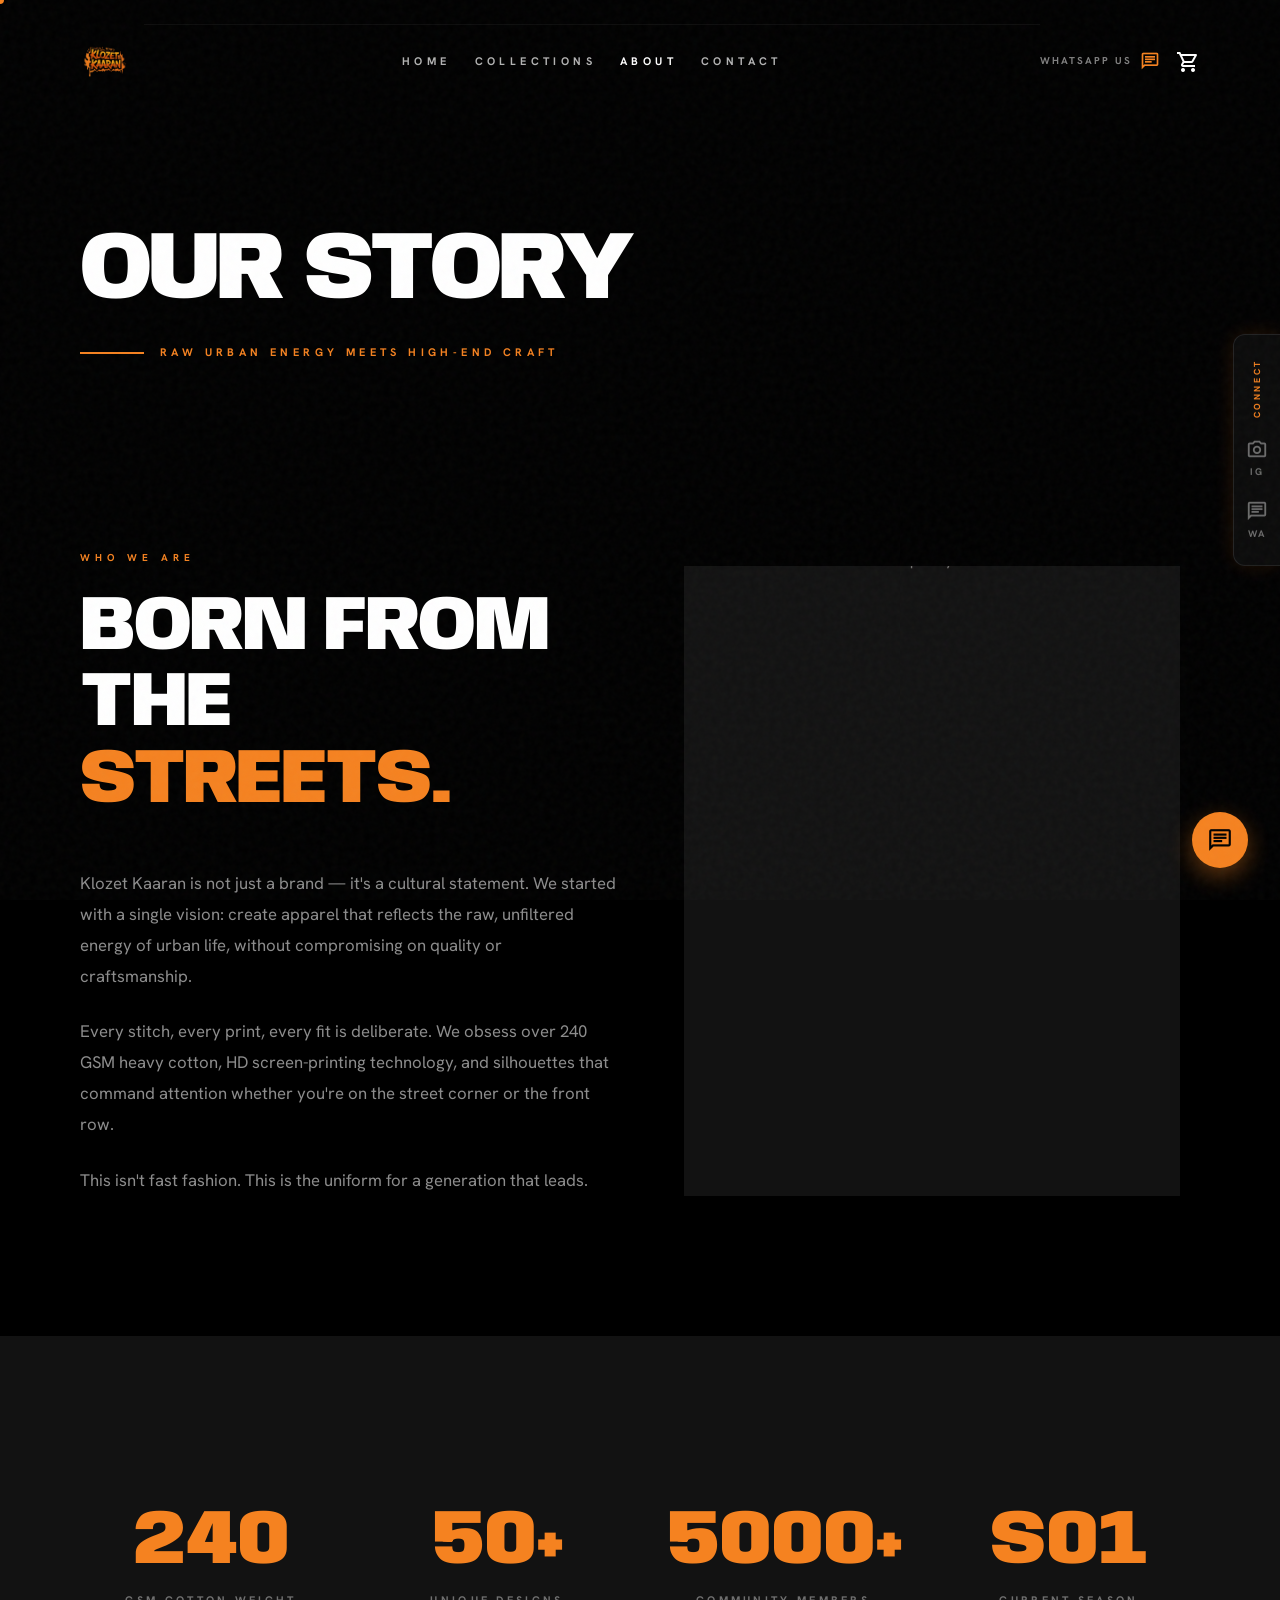
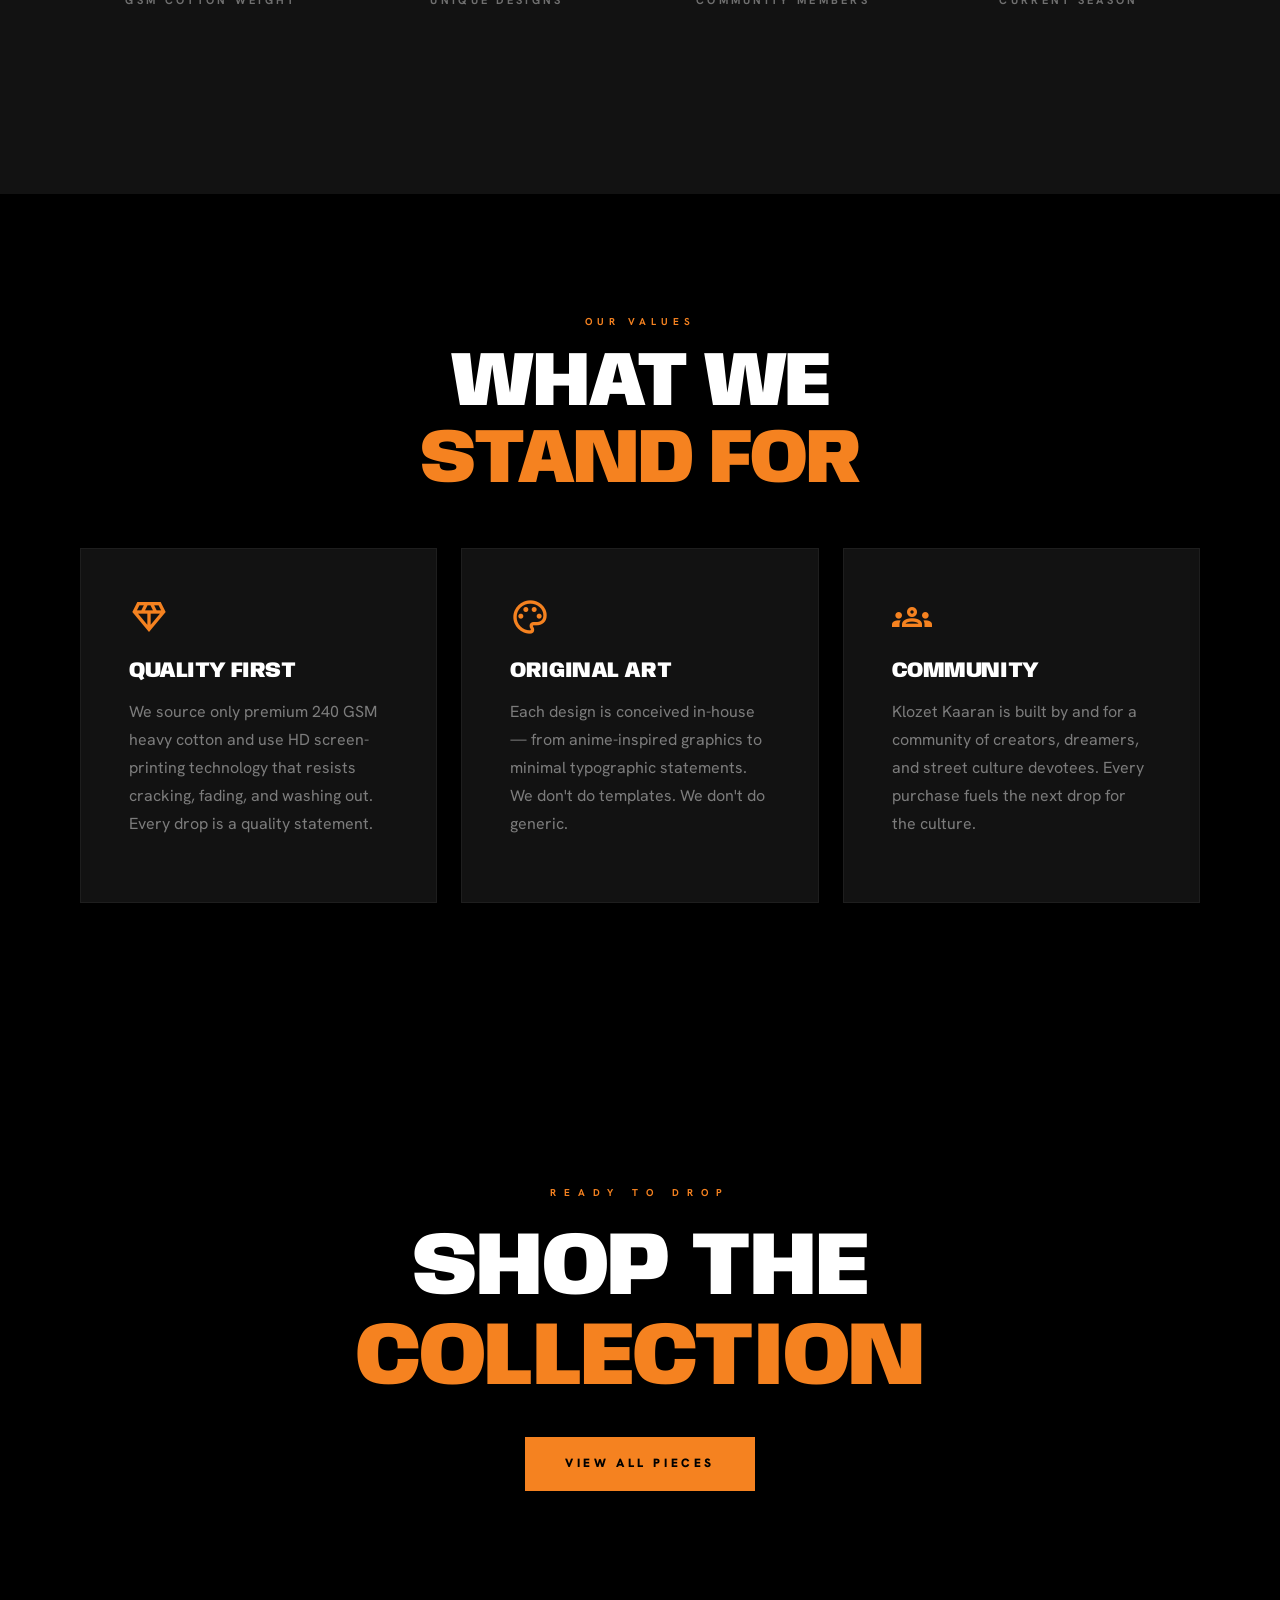
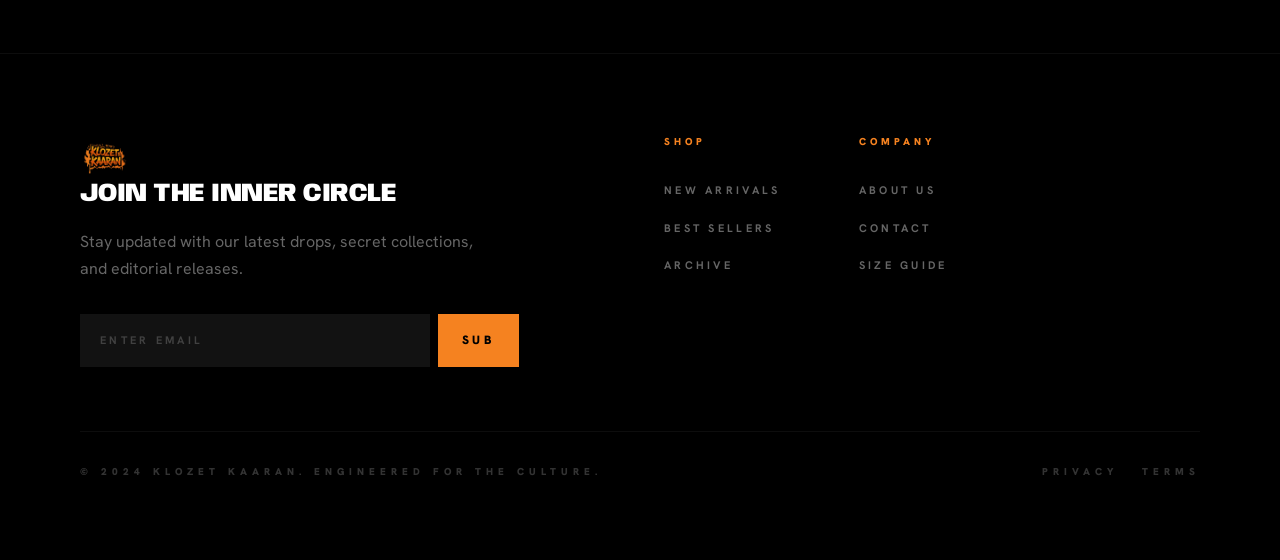
==== about.html @ efebdb92 "adding prod files" ====
<!DOCTYPE html>
<html lang="en" class="dark">
<head>
  <meta charset="UTF-8" />
  <meta name="viewport" content="width=device-width, initial-scale=1.0" />
  <meta name="description" content="About KLOZET KAARAN – our story, our craft, and our commitment to premium urban streetwear." />
  <title>About | KLOZET KAARAN</title>

  <link rel="stylesheet" href="https://cdn.jsdelivr.net/npm/bootstrap@5.3.3/dist/css/bootstrap.min.css" />
  <link rel="preconnect" href="https://fonts.googleapis.com" />
  <link rel="preconnect" href="https://fonts.gstatic.com" crossorigin />
  <link href="https://fonts.googleapis.com/css2?family=Anybody:wght@400;600;700;800;900&family=Hanken+Grotesk:wght@400;500;700&display=swap" rel="stylesheet" />
  <link href="https://fonts.googleapis.com/css2?family=Material+Symbols+Outlined:wght,FILL@100..700,0..1&display=swap" rel="stylesheet" />
  <link rel="stylesheet" href="assets/css/style.css" />
  <link rel="stylesheet" href="assets/css/responsive.css" />
</head>
<body>

  <div class="noise-overlay" aria-hidden="true"></div>  
  <div id="cursorDot" aria-hidden="true" style="position:fixed;width:8px;height:8px;background:#f58220;border-radius:50%;pointer-events:none;z-index:9998;transform:translate(-50%,-50%);transition:transform 0.15s ease,opacity 0.15s ease;"></div>
  <div id="scrollProgress" style="position:fixed;top:0;left:0;height:2px;background:#f58220;z-index:9999;width:0;transition:width 0.1s;"></div>

  <!-- ═══ NAVIGATION ═══ -->
  <nav id="main-nav" class="navbar navbar-expand-lg scrolled" aria-label="Main navigation">
    <div class="container-fluid d-flex align-items-center justify-content-between" style="padding:0;">
      <a class="navbar-brand" href="index.html">
        <img src="assets/images/KKlogo.png" alt="KLOZET KAARAN" style="height:48px; width:auto; filter:brand;">
      </a>
      <button class="navbar-toggler d-lg-none" type="button" data-bs-toggle="collapse" data-bs-target="#navbarCollapse" aria-controls="navbarCollapse" aria-expanded="false" aria-label="Toggle navigation">
        <span class="material-symbols-outlined" style="color:#fff;font-size:28px;">menu</span>
      </button>
      <div class="collapse navbar-collapse" id="navbarCollapse">
        <ul class="navbar-nav mx-auto gap-lg-4" id="navbarNav">
          <li class="nav-item"><a class="nav-link" href="index.html">Home</a></li>
          <li class="nav-item"><a class="nav-link" href="services.html">Collections</a></li>
          <li class="nav-item"><a class="nav-link active" href="about.html" style="color:#fff!important;">About</a></li>
          <li class="nav-item"><a class="nav-link" href="contact.html">Contact</a></li>
        </ul>
      </div>
      <div class="d-flex align-items-center gap-3">
        <a href="https://wa.me/yournumber" class="d-none d-md-flex align-items-center gap-2 text-decoration-none" style="font-size:10px;font-weight:700;letter-spacing:0.2em;text-transform:uppercase;color:rgba(255,255,255,0.5);">
          WhatsApp Us <span class="material-symbols-outlined" style="color:#f58220;font-size:20px;">chat</span>
        </a>
        <button style="background:none;border:none;color:#fff;cursor:pointer;" aria-label="Cart">
          <span class="material-symbols-outlined" style="font-size:24px;">shopping_cart</span>
        </button>
      </div>
    </div>
  </nav>

  <aside class="side-social d-none d-xl-flex" aria-label="Social links">
    <span class="vertical-text">Connect</span>
    <a href="https://instagram.com/klozetkaaran" target="_blank" rel="noopener" aria-label="Instagram">
      <span class="material-symbols-outlined" style="font-size:22px;">photo_camera</span><span>IG</span>
    </a>
    <a href="https://wa.me/yournumber" target="_blank" rel="noopener" aria-label="WhatsApp">
      <span class="material-symbols-outlined" style="font-size:22px;">chat</span><span>WA</span>
    </a>
  </aside>

  <main>

    <!-- PAGE HEADER -->
    <div class="page-header">
      <h1 class="page-header-title reveal">OUR STORY</h1>
      <div class="page-header-divider reveal" style="transition-delay:0.15s;">
        <div class="bar"></div>
        <p>RAW URBAN ENERGY MEETS HIGH-END CRAFT</p>
      </div>
    </div>

    <!-- ═══ BRAND MANIFESTO ═══ -->
    <section class="section-gap" style="background:var(--color-background);">
      <div class="container-fluid px-site">
        <div class="row g-5 align-items-center">
          <div class="col-lg-6 reveal">
            <span class="label-overline mb-4">WHO WE ARE</span>
            <h2 class="section-headline mb-5">
              BORN FROM THE<br /><span style="color:#f58220;">STREETS.</span>
            </h2>
            <p style="color:rgba(255,255,255,0.55);font-size:1.05rem;line-height:1.85;margin-bottom:1.5rem;">
              Klozet Kaaran is not just a brand — it's a cultural statement. We started with a single vision: create apparel that reflects the raw, unfiltered energy of urban life, without compromising on quality or craftsmanship.
            </p>
            <p style="color:rgba(255,255,255,0.55);font-size:1.05rem;line-height:1.85;margin-bottom:1.5rem;">
              Every stitch, every print, every fit is deliberate. We obsess over 240 GSM heavy cotton, HD screen-printing technology, and silhouettes that command attention whether you're on the street corner or the front row.
            </p>
            <p style="color:rgba(255,255,255,0.55);font-size:1.05rem;line-height:1.85;">
              This isn't fast fashion. This is the uniform for a generation that leads.
            </p>
          </div>
          <div class="col-lg-6 reveal" style="transition-delay:0.2s;">
            <div class="brand-image-frame">
              <img src="https://lh3.googleusercontent.com/aida-public/[base64]"
                   alt="Klozet Kaaran brand craft and quality" />
              <div class="brand-image-inner-border" aria-hidden="true"></div>
            </div>
          </div>
        </div>
      </div>
    </section>

    <!-- ═══ STATS ═══ -->
    <section class="section-gap" style="background:var(--color-surface);">
      <div class="container-fluid px-site">
        <div class="row g-4 text-center stagger-parent">
          <div class="col-6 col-md-3">
            <div style="padding:3rem 1rem;">
              <span class="count-up" data-target="240" style="font-family:var(--font-headline);font-size:clamp(3rem,6vw,5rem);font-weight:900;color:#f58220;line-height:1;">240</span>
              <p style="font-size:11px;font-weight:700;letter-spacing:0.3em;text-transform:uppercase;color:rgba(255,255,255,0.4);margin-top:0.75rem;">GSM Cotton Weight</p>
            </div>
          </div>
          <div class="col-6 col-md-3">
            <div style="padding:3rem 1rem;">
              <span class="count-up" data-target="50" data-suffix="+" style="font-family:var(--font-headline);font-size:clamp(3rem,6vw,5rem);font-weight:900;color:#f58220;line-height:1;">50</span>
              <p style="font-size:11px;font-weight:700;letter-spacing:0.3em;text-transform:uppercase;color:rgba(255,255,255,0.4);margin-top:0.75rem;">Unique Designs</p>
            </div>
          </div>
          <div class="col-6 col-md-3">
            <div style="padding:3rem 1rem;">
              <span class="count-up" data-target="5000" data-suffix="+" style="font-family:var(--font-headline);font-size:clamp(3rem,6vw,5rem);font-weight:900;color:#f58220;line-height:1;">5K</span>
              <p style="font-size:11px;font-weight:700;letter-spacing:0.3em;text-transform:uppercase;color:rgba(255,255,255,0.4);margin-top:0.75rem;">Community Members</p>
            </div>
          </div>
          <div class="col-6 col-md-3">
            <div style="padding:3rem 1rem;">
              <span style="font-family:var(--font-headline);font-size:clamp(3rem,6vw,5rem);font-weight:900;color:#f58220;line-height:1;">S01</span>
              <p style="font-size:11px;font-weight:700;letter-spacing:0.3em;text-transform:uppercase;color:rgba(255,255,255,0.4);margin-top:0.75rem;">Current Season</p>
            </div>
          </div>
        </div>
      </div>
    </section>

    <!-- ═══ VALUES ═══ -->
    <section class="section-gap" style="background:var(--color-background);">
      <div class="container-fluid px-site">
        <div class="text-center mb-5 reveal">
          <span class="label-overline mb-3">OUR VALUES</span>
          <h2 class="section-headline">WHAT WE<br /><span style="color:#f58220;">STAND FOR</span></h2>
        </div>
        <div class="row g-4 stagger-parent">
          <div class="col-md-4">
            <div class="service-card h-100">
              <span class="material-symbols-outlined service-icon">diamond</span>
              <h3 class="service-title">QUALITY FIRST</h3>
              <p class="service-desc">We source only premium 240 GSM heavy cotton and use HD screen-printing technology that resists cracking, fading, and washing out. Every drop is a quality statement.</p>
            </div>
          </div>
          <div class="col-md-4">
            <div class="service-card h-100">
              <span class="material-symbols-outlined service-icon">palette</span>
              <h3 class="service-title">ORIGINAL ART</h3>
              <p class="service-desc">Each design is conceived in-house — from anime-inspired graphics to minimal typographic statements. We don't do templates. We don't do generic.</p>
            </div>
          </div>
          <div class="col-md-4">
            <div class="service-card h-100">
              <span class="material-symbols-outlined service-icon">groups</span>
              <h3 class="service-title">COMMUNITY</h3>
              <p class="service-desc">Klozet Kaaran is built by and for a community of creators, dreamers, and street culture devotees. Every purchase fuels the next drop for the culture.</p>
            </div>
          </div>
        </div>
      </div>
    </section>

    <!-- ═══ CTA ═══ -->
    <section class="drop-banner" aria-label="Shop now call to action">
      <div class="drop-banner-bg" aria-hidden="true">
        <img src="https://lh3.googleusercontent.com/aida-public/[base64]"
             alt="" role="presentation" />
      </div>
      <div class="drop-banner-content reveal">
        <span class="label-overline mb-4" style="letter-spacing:0.8em;">READY TO DROP</span>
        <h2 style="font-family:var(--font-headline);font-size:clamp(2.5rem,7vw,6rem);font-weight:900;color:#fff;text-transform:uppercase;margin-bottom:2rem;">SHOP THE<br/><span style="color:#f58220;">COLLECTION</span></h2>
        <a href="services.html" class="btn-kk-primary">View All Pieces</a>
      </div>
    </section>

  </main>

  <!-- ═══ FOOTER ═══ -->
  <footer class="site-footer" aria-label="Site footer">
    <div class="row g-5">
      <div class="col-lg-5 footer-logo-col">
        <img src="assets/images/KKlogo.png" alt="KLOZET KAARAN" style="height:48px; width:auto; filter:brand;">
        <h3 style="font-family:var(--font-headline);font-size:1.6rem;font-weight:900;text-transform:uppercase;color:#fff;margin-bottom:1.25rem;">JOIN THE INNER CIRCLE</h3>
        <p style="color:rgba(255,255,255,0.4);max-width:400px;margin-bottom:2rem;line-height:1.7;">Stay updated with our latest drops, secret collections, and editorial releases.</p>
        <form class="d-flex gap-2 newsletter-form">
          <input type="email" class="footer-email-input" placeholder="ENTER EMAIL" required />
          <button type="submit" class="btn-kk-primary" style="padding:1rem 1.5rem;">SUB</button>
        </form>
      </div>
      <div class="col-6 col-lg-2 offset-lg-1">
        <p class="footer-nav-title">SHOP</p>
        <nav class="footer-nav">
          <a href="services.html">New Arrivals</a>
          <a href="services.html">Best Sellers</a>
          <a href="services.html">Archive</a>
        </nav>
      </div>
      <div class="col-6 col-lg-2">
        <p class="footer-nav-title">COMPANY</p>
        <nav class="footer-nav">
          <a href="about.html">About Us</a>
          <a href="contact.html">Contact</a>
          <a href="#">Size Guide</a>
        </nav>
      </div>
    </div>
    <div class="footer-bottom d-flex flex-md-row flex-column justify-content-between align-items-center gap-3">
      <p class="footer-copy mb-0">© 2024 KLOZET KAARAN. ENGINEERED FOR THE CULTURE.</p>
      <div class="d-flex gap-4">
        <a href="#" class="footer-copy" style="text-decoration:none;">Privacy</a>
        <a href="#" class="footer-copy" style="text-decoration:none;">Terms</a>
      </div>
    </div>
  </footer>

  <a href="https://wa.me/yournumber" class="wa-float" target="_blank" rel="noopener" aria-label="Chat on WhatsApp">
    <span class="material-symbols-outlined" style="font-size:26px;">chat</span>
  </a>

  <script src="https://cdn.jsdelivr.net/npm/bootstrap@5.3.3/dist/js/bootstrap.bundle.min.js"></script>
  <script src="assets/js/main.js"></script>
  <script src="assets/js/gsap.js"></script>

</body>
</html>
---- assets/css/style.css ----
/* =====================================================
   KLOZET KAARAN — Main Stylesheet
   Design: Kinetic Noir / Urban Editorial
   ===================================================== */

/* ─── Google Fonts ─── */
@import url('https://fonts.googleapis.com/css2?family=Anybody:wght@400;600;700;800;900&family=Hanken+Grotesk:wght@400;500;700&family=Inter:wght@300;400;600&display=swap');
@import url('https://fonts.googleapis.com/css2?family=Material+Symbols+Outlined:wght,FILL@100..700,0..1&display=swap');

/* ─── Design Tokens (CSS Variables) ─── */
:root {
  /* Colors */
  --color-primary:        #f58220;   /* Orange accent */
  --color-primary-light:  #ffb786;   /* Lighter orange */
  --color-background:     #000000;   /* Pure black */
  --color-surface:        #121212;   /* Elevated black */
  --color-surface-2:      #1f2020;   /* Higher surface */
  --color-surface-3:      #2a2a2a;   /* Card surface */
  --color-on-bg:          #ffffff;   /* Text on black */
  --color-on-surface:     #e4e2e1;   /* Body text */
  --color-muted:          rgba(255,255,255,0.4);  /* Muted text */
  --color-dimmer:         rgba(255,255,255,0.1);  /* Subtle borders */

  /* Typography */
  --font-headline: 'Anybody', sans-serif;
  --font-body:     'Hanken Grotesk', sans-serif;
  --font-accent:   'Inter', sans-serif;

  /* Spacing */
  --margin-desktop:  80px;
  --margin-mobile:   20px;
  --gutter:          24px;
  --section-gap:     120px;
}

/* ─── Reset & Base ─── */
*, *::before, *::after {
  box-sizing: border-box;
  margin: 0;
  padding: 0;
}

html {
  scroll-behavior: smooth;
}

body {
  background-color: var(--color-background);
  color: var(--color-on-surface);
  font-family: var(--font-body);
  font-size: 16px;
  line-height: 1.6;
  overflow-x: hidden;
}

::selection {
  background-color: var(--color-primary);
  color: #000;
}

/* ─── Custom Scrollbar ─── */
::-webkit-scrollbar { width: 5px; }
::-webkit-scrollbar-track { background: #000; }
::-webkit-scrollbar-thumb { background: var(--color-primary); }

/* ─── Typography ─── */
h1, h2, h3, h4, h5, h6 {
  font-family: var(--font-headline);
  font-weight: 900;
  text-transform: uppercase;
  line-height: 1;
  letter-spacing: -0.02em;
  color: var(--color-on-bg);
}

.text-primary   { color: var(--color-primary) !important; }
.text-muted-kk  { color: var(--color-muted); }

/* ─── Material Icons helper ─── */
.material-symbols-outlined {
  font-variation-settings: 'FILL' 0, 'wght' 400, 'GRAD' 0, 'opsz' 24;
  vertical-align: middle;
}

/* ─── Noise overlay (gritty texture) ─── */
.noise-overlay {
  position: fixed;
  inset: 0;
  z-index: 999;
  pointer-events: none;
  background-image: url("data:image/svg+xml,%3Csvg viewBox='0 0 200 200' xmlns='http://www.w3.org/2000/svg'%3E%3Cfilter id='n'%3E%3CfeTurbulence type='fractalNoise' baseFrequency='0.7' numOctaves='3' stitchTiles='stitch'/%3E%3C/filter%3E%3Crect width='100%25' height='100%25' filter='url(%23n)'/%3E%3C/svg%3E");
  opacity: 0.035;
}

/* ─── Glass Card ─── */
.glass-card {
  background: rgba(255, 255, 255, 0.04);
  backdrop-filter: blur(24px);
  -webkit-backdrop-filter: blur(24px);
  border: 1px solid rgba(255, 255, 255, 0.08);
}

/* ─── Orange glow border on hover ─── */
.orange-glow-hover {
  border: 1px solid rgba(255, 255, 255, 0.05);
  transition: border-color 0.4s ease, box-shadow 0.4s ease;
}
.orange-glow-hover:hover {
  border-color: var(--color-primary);
  box-shadow: 0 0 30px rgba(245, 130, 32, 0.2);
}

/* ─── Section spacing ─── */
.section-gap {
  padding-top: var(--section-gap);
  padding-bottom: var(--section-gap);
}

.px-site {
  padding-left: var(--margin-desktop);
  padding-right: var(--margin-desktop);
}

/* ─── Navigation ─── */
#main-nav {
  position: fixed;
  top: 0;
  width: 100%;
  z-index: 900;
  padding: 1.5rem var(--margin-desktop);
  transition: all 0.5s ease;
  border-bottom: 1px solid transparent;
}

#main-nav.scrolled {
  background: rgba(0, 0, 0, 0.85);
  backdrop-filter: blur(20px);
  -webkit-backdrop-filter: blur(20px);
  padding-top: 0.75rem;
  padding-bottom: 0.75rem;
  border-bottom-color: rgba(255,255,255,0.05);
}

/* Override Bootstrap nav-link colors */
#main-nav .nav-link {
  font-family: var(--font-body);
  font-weight: 700;
  font-size: 11px;
  letter-spacing: 0.4em;
  text-transform: uppercase;
  color: rgba(255,255,255,0.5);
  padding: 0 !important;
  transition: color 0.3s ease;
}
#main-nav .nav-link:hover,
#main-nav .nav-link.active {
  color: var(--color-primary) !important;
}
#main-nav .nav-link.active {
  color: #fff !important;
}

.navbar-toggler {
  border: none !important;
  color: #fff;
  padding: 0;
}
.navbar-toggler:focus { box-shadow: none !important; }
.navbar-toggler-icon {
  background-image: url("data:image/svg+xml,%3Csvg xmlns='http://www.w3.org/2000/svg' viewBox='0 0 30 30'%3E%3Cpath stroke='white' stroke-linecap='round' stroke-miterlimit='10' stroke-width='2' d='M4 7h22M4 15h22M4 23h22'/%3E%3C/svg%3E");
}

/* Mobile nav dropdown */
#navbarCollapse {
  background: rgba(0,0,0,0.95);
  backdrop-filter: blur(20px);
  -webkit-backdrop-filter: blur(20px);
  padding: 1rem 1.5rem;
  border-top: 1px solid rgba(255,255,255,0.05);
}
#navbarCollapse .nav-link {
  padding: 0.75rem 0 !important;
  border-bottom: 1px solid rgba(255,255,255,0.05);
  color: rgba(255,255,255,0.7) !important;
}
#navbarCollapse .nav-link:last-child { border-bottom: none; }

/* ─── Side Social Bar ─── */
.side-social {
  position: fixed;
  right: 0;
  top: 50%;
  transform: translateY(-50%);
  z-index: 800;
  background: rgba(14,14,14,0.85);
  backdrop-filter: blur(12px);
  -webkit-backdrop-filter: blur(12px);
  border-left: 1px solid rgba(255,255,255,0.1);
  border-top: 1px solid rgba(255,255,255,0.1);
  border-bottom: 1px solid rgba(255,255,255,0.1);
  border-radius: 12px 0 0 12px;
  padding: 1.5rem 0.75rem;
  display: flex;
  flex-direction: column;
  align-items: center;
  gap: 1.25rem;
  box-shadow: 0 0 20px rgba(245,130,32,0.15);
}
.side-social a {
  color: rgba(255,255,255,0.4);
  text-decoration: none;
  transition: color 0.3s ease, transform 0.3s ease;
  font-size: 0.6rem;
  font-weight: 700;
  letter-spacing: 0.2em;
  text-transform: uppercase;
  display: flex;
  flex-direction: column;
  align-items: center;
  gap: 0.25rem;
}
.side-social a:hover {
  color: var(--color-primary);
  transform: translateX(-2px);
}
.side-social .vertical-text {
  writing-mode: vertical-lr;
  transform: rotate(180deg);
  font-size: 0.55rem;
  letter-spacing: 0.3em;
  text-transform: uppercase;
  font-weight: 700;
  color: var(--color-primary);
}

/* ─── Buttons ─── */
.btn-kk-primary {
  background: var(--color-primary);
  color: #000;
  font-family: var(--font-body);
  font-weight: 900;
  font-size: 12px;
  letter-spacing: 0.3em;
  text-transform: uppercase;
  border: none;
  padding: 1.1rem 2.5rem;
  border-radius: 0;
  display: inline-block;
  text-decoration: none;
  transition: background 0.4s ease, transform 0.2s ease, box-shadow 0.3s ease;
  cursor: pointer;
}
.btn-kk-primary:hover {
  background: #fff;
  color: #000;
  box-shadow: 0 0 20px rgba(245,130,32,0.4);
}

.btn-kk-outline {
  background: transparent;
  color: #fff;
  font-family: var(--font-body);
  font-weight: 900;
  font-size: 12px;
  letter-spacing: 0.3em;
  text-transform: uppercase;
  border: 1px solid rgba(255,255,255,0.25);
  padding: 1.1rem 2.5rem;
  border-radius: 0;
  display: inline-block;
  text-decoration: none;
  transition: background 0.4s ease, color 0.4s ease, border-color 0.4s ease;
  cursor: pointer;
}
.btn-kk-outline:hover {
  background: #fff;
  color: #000;
  border-color: #fff;
}

/* ─── Label / overline text ─── */
.label-overline {
  font-family: var(--font-body);
  font-weight: 700;
  font-size: 10px;
  letter-spacing: 0.5em;
  text-transform: uppercase;
  color: var(--color-primary);
  display: block;
}

/* ─── Hero ─── */
.hero-section {
  height: 100vh;
  min-height: 600px;
  background-color: var(--color-background);
  position: relative;
  overflow: hidden;
  display: flex;
  align-items: center;
}

.hero-headline {
  font-family: var(--font-headline);
  font-size: clamp(60px, 10vw, 100px);
  font-weight: 900;
  text-transform: uppercase;
  line-height: 0.9;
  letter-spacing: -0.04em;
  color: #fff;
}

.hero-image-wrap {
  position: absolute;
  top: 0;
  right: 0;
  width: 55%;
  height: 100%;
  overflow: hidden;
}
.hero-image-wrap img {
  width: 100%;
  height: 100%;
  object-fit: cover;
  object-position: right center;
  filter: grayscale(1) brightness(0.6) contrast(1.2);
}
.hero-image-fade {
  position: absolute;
  inset: 0;
  background: linear-gradient(to right, var(--color-background) 0%, rgba(0,0,0,0.3) 50%, transparent 100%);
}
.hero-image-bottom-fade {
  position: absolute;
  bottom: 0;
  left: 0;
  width: 100%;
  height: 40%;
  background: linear-gradient(to top, var(--color-background), transparent);
}

.hero-ambient-glow {
  position: absolute;
  top: 50%;
  left: 60%;
  transform: translate(-50%, -50%);
  width: 400px;
  height: 400px;
  background: rgba(245, 130, 32, 0.18);
  border-radius: 50%;
  filter: blur(120px);
  pointer-events: none;
}

/* Floating hero glass cards */
.hero-float-card {
  position: absolute;
  z-index: 30;
  padding: 1.5rem;
}
.hero-float-card h4 {
  font-size: 1.2rem;
  font-weight: 900;
  text-transform: uppercase;
}

/* Scroll indicator */
.scroll-indicator {
  position: absolute;
  bottom: 2.5rem;
  left: var(--margin-desktop);
  z-index: 30;
  display: flex;
  align-items: center;
  gap: 1rem;
}
.scroll-label {
  font-family: var(--font-body);
  font-size: 10px;
  letter-spacing: 0.4em;
  text-transform: uppercase;
  color: rgba(255,255,255,0.3);
  writing-mode: vertical-lr;
}
.scroll-line {
  width: 1px;
  height: 48px;
  background: linear-gradient(to bottom, var(--color-primary), transparent);
  animation: bounce-line 1.5s ease-in-out infinite;
}
@keyframes bounce-line {
  0%, 100% { transform: scaleY(1); }
  50% { transform: scaleY(1.2); }
}

/* ─── Floating animation ─── */
@keyframes float {
  0%, 100% { transform: translateY(0) translateX(0); }
  50% { transform: translateY(-15px) translateX(5px); }
}
.animate-float         { animation: float 8s ease-in-out infinite; }
.animate-float-delayed { animation: float 10s ease-in-out infinite 1s; }
.animate-float-slow    { animation: float 12s ease-in-out infinite 2s; }

/* ─── Brand Story Section ─── */
.section-headline {
  font-family: var(--font-headline);
  font-size: clamp(40px, 6vw, 80px);
  font-weight: 900;
  text-transform: uppercase;
  line-height: 1;
  letter-spacing: -0.03em;
}

.text-outline {
  -webkit-text-stroke: 1px rgba(255,255,255,0.25);
  color: transparent;
}

.orange-accent-bar {
  width: 96px;
  height: 8px;
  background: var(--color-primary);
}

.brand-image-frame {
  position: relative;
  overflow: hidden;
  aspect-ratio: 4/5;
  background: var(--color-surface);
}
.brand-image-frame img {
  width: 100%;
  height: 100%;
  object-fit: cover;
  filter: brightness(0.5);
}
.brand-image-inner-border {
  position: absolute;
  inset: 0;
  border: 20px solid var(--color-background);
}
.brand-gsm-card {
  position: absolute;
  bottom: -2.5rem;
  left: -2.5rem;
}

/* ─── Collections Grid ─── */
.collection-card {
  position: relative;
  overflow: hidden;
  background: var(--color-surface);
  aspect-ratio: 16/9;
  cursor: pointer;
}
.collection-card img {
  width: 100%;
  height: 100%;
  object-fit: cover;
  filter: grayscale(1);
  transition: transform 0.7s ease, filter 0.7s ease;
}
.collection-card:hover img {
  transform: scale(1.1);
  filter: grayscale(0);
}
.collection-card-overlay {
  position: absolute;
  inset: 0;
  background: linear-gradient(to top, rgba(0,0,0,0.85) 30%, rgba(0,0,0,0.15) 70%, transparent);
}
.collection-card-content {
  position: absolute;
  bottom: 2.5rem;
  left: 2.5rem;
  right: 2.5rem;
}
.collection-card-content h3 {
  font-size: clamp(1.8rem, 4vw, 3rem);
  margin-bottom: 1rem;
  line-height: 1;
}
.collection-card-link {
  font-family: var(--font-body);
  font-weight: 700;
  font-size: 11px;
  letter-spacing: 0.3em;
  text-transform: uppercase;
  color: var(--color-primary);
  text-decoration: none;
  display: inline-flex;
  align-items: center;
  gap: 0.5rem;
  transition: gap 0.3s ease;
}
.collection-card-link:hover { gap: 1rem; }

/* ─── Drop Banner ─── */
.drop-banner {
  height: 70vh;
  min-height: 400px;
  position: relative;
  overflow: hidden;
  background: var(--color-background);
}
.drop-banner-bg {
  position: absolute;
  inset: 0;
}
.drop-banner-bg img {
  width: 100%;
  height: 100%;
  object-fit: cover;
  filter: brightness(0.2);
  transform: scale(1.1);
}
.drop-banner-content {
  position: absolute;
  inset: 0;
  display: flex;
  flex-direction: column;
  align-items: center;
  justify-content: center;
  text-align: center;
  padding: 1.5rem;
}
.drop-title {
  font-family: var(--font-headline);
  font-size: clamp(80px, 15vw, 160px);
  font-weight: 900;
  text-transform: uppercase;
  -webkit-text-stroke: 1px rgba(255,255,255,0.2);
  color: transparent;
  line-height: 1;
  letter-spacing: 0.1em;
  margin-bottom: 2rem;
}

/* ─── Product Cards (Best Sellers Slider) ─── */
.product-slider {
  overflow-x: auto;
  scroll-snap-type: x mandatory;
  -webkit-overflow-scrolling: touch;
  padding-bottom: 2rem;
  padding-left: var(--margin-desktop);
  padding-right: var(--margin-desktop);
  display: flex;
  gap: 2.5rem;
  /* Hide scrollbar */
  scrollbar-width: none;
  -ms-overflow-style: none;
}
.product-slider::-webkit-scrollbar { display: none; }

.product-card {
  min-width: 340px;
  flex-shrink: 0;
  scroll-snap-align: start;
}
@media (min-width: 768px) {
  .product-card { min-width: 420px; }
}

.product-card-image {
  position: relative;
  aspect-ratio: 4/5;
  background: var(--color-background);
  overflow: hidden;
  margin-bottom: 1.5rem;
}
.product-card-image img {
  width: 100%;
  height: 100%;
  object-fit: cover;
  transition: transform 0.7s ease;
}
.product-card:hover .product-card-image img {
  transform: scale(1.05);
}
.product-card-hover-btn {
  position: absolute;
  bottom: 0;
  left: 0;
  right: 0;
  padding: 2rem;
  background: rgba(0,0,0,0.7);
  opacity: 0;
  transition: opacity 0.3s ease;
}
.product-card:hover .product-card-hover-btn { opacity: 1; }

.product-badge {
  position: absolute;
  top: 1.5rem;
  left: 1.5rem;
  font-family: var(--font-body);
  font-size: 10px;
  font-weight: 900;
  letter-spacing: 0.3em;
  text-transform: uppercase;
  color: var(--color-primary);
  padding: 0.4rem 0.8rem;
}

.product-card-name {
  font-family: var(--font-headline);
  font-size: 1.2rem;
  font-weight: 900;
  text-transform: uppercase;
  letter-spacing: -0.01em;
  color: #fff;
  margin: 0;
}
.product-card-sub {
  font-size: 10px;
  font-weight: 700;
  letter-spacing: 0.3em;
  text-transform: uppercase;
  color: rgba(255,255,255,0.35);
  margin-top: 0.25rem;
}
.product-card-price {
  font-family: var(--font-headline);
  font-size: 1.5rem;
  font-weight: 900;
  color: var(--color-primary);
}

/* Slider arrows */
.slider-arrow {
  width: 48px;
  height: 48px;
  border: 1px solid rgba(255,255,255,0.1);
  background: transparent;
  color: #fff;
  display: flex;
  align-items: center;
  justify-content: center;
  cursor: pointer;
  transition: background 0.3s ease, color 0.3s ease;
}
.slider-arrow:hover {
  background: var(--color-primary);
  color: #000;
  border-color: var(--color-primary);
}

/* ─── Features Grid ─── */
.features-grid {
  display: grid;
  grid-template-columns: repeat(3, 1fr);
  gap: 1px;
  background: rgba(255,255,255,0.08);
  border: 1px solid rgba(255,255,255,0.08);
}
.feature-item {
  background: var(--color-background);
  padding: 4rem;
  text-align: center;
  transition: background 0.5s ease;
  cursor: default;
}
.feature-item:hover { background: var(--color-surface); }
.feature-icon {
  font-size: 3.5rem;
  color: var(--color-primary);
  margin-bottom: 2rem;
  display: block;
  transition: transform 0.4s ease;
}
.feature-item:hover .feature-icon { transform: scale(1.1); }
.feature-title {
  font-size: 1.25rem;
  margin-bottom: 1rem;
}
.feature-desc {
  color: rgba(255,255,255,0.4);
  font-size: 0.95rem;
  line-height: 1.7;
}

/* ─── Instagram Grid ─── */
.insta-grid {
  display: grid;
  grid-template-columns: repeat(6, 1fr);
  gap: 8px;
  padding: 0 8px;
}
.insta-cell {
  aspect-ratio: 1;
  overflow: hidden;
  background: var(--color-surface);
}
.insta-cell img {
  width: 100%;
  height: 100%;
  object-fit: cover;
  filter: grayscale(1);
  transition: filter 0.5s ease, transform 0.5s ease;
}
.insta-cell:hover img {
  filter: grayscale(0);
  transform: scale(1.1);
}

/* ─── Footer ─── */
.site-footer {
  background: var(--color-background);
  border-top: 1px solid rgba(255,255,255,0.05);
  padding: 5rem var(--margin-desktop);
}
.footer-email-input {
  flex: 1;
  background: var(--color-surface);
  border: none;
  color: #fff;
  padding: 1.1rem 1.25rem;
  font-family: var(--font-body);
  font-weight: 700;
  font-size: 11px;
  letter-spacing: 0.3em;
  text-transform: uppercase;
  outline: none;
  transition: box-shadow 0.3s ease;
}
.footer-email-input::placeholder { color: rgba(255,255,255,0.2); }
.footer-email-input:focus { box-shadow: inset 0 -2px 0 var(--color-primary); }

.footer-nav-title {
  font-family: var(--font-body);
  font-size: 10px;
  font-weight: 900;
  letter-spacing: 0.4em;
  text-transform: uppercase;
  color: var(--color-primary);
  margin-bottom: 2rem;
}
.footer-nav a {
  display: block;
  font-family: var(--font-body);
  font-size: 11px;
  font-weight: 700;
  letter-spacing: 0.3em;
  text-transform: uppercase;
  color: rgba(255,255,255,0.4);
  text-decoration: none;
  margin-bottom: 1.25rem;
  transition: color 0.3s ease;
}
.footer-nav a:hover { color: #fff; }

.footer-bottom {
  border-top: 1px solid rgba(255,255,255,0.05);
  margin-top: 4rem;
  padding-top: 2rem;
}
.footer-copy {
  font-size: 10px;
  font-weight: 900;
  letter-spacing: 0.5em;
  text-transform: uppercase;
  color: rgba(255,255,255,0.2);
}

/* ─── Page Header (inner pages) ─── */
.page-header {
  padding-top: calc(var(--margin-desktop) * 2 + 64px);
  padding-bottom: 4rem;
  padding-left: var(--margin-desktop);
  padding-right: var(--margin-desktop);
}
.page-header-title {
  font-family: var(--font-headline);
  font-size: clamp(48px, 8vw, 96px);
  font-weight: 900;
  text-transform: uppercase;
  letter-spacing: -0.04em;
  line-height: 1;
  color: #fff;
}
.page-header-divider {
  display: flex;
  align-items: center;
  gap: 1rem;
  margin-top: 1.5rem;
}
.page-header-divider .bar {
  width: 64px;
  height: 2px;
  background: var(--color-primary);
}
.page-header-divider p {
  font-family: var(--font-body);
  font-size: 11px;
  font-weight: 700;
  letter-spacing: 0.4em;
  text-transform: uppercase;
  color: var(--color-primary);
  margin: 0;
}

/* ─── Collections Page filter + grid ─── */
.filter-sidebar {
  position: sticky;
  top: 100px;
}
.filter-section-title {
  font-family: var(--font-body);
  font-size: 11px;
  font-weight: 900;
  letter-spacing: 0.3em;
  text-transform: uppercase;
  color: var(--color-primary);
  margin-bottom: 1.25rem;
}
.filter-label {
  display: flex;
  align-items: center;
  gap: 0.75rem;
  cursor: pointer;
  font-size: 0.95rem;
  color: rgba(255,255,255,0.6);
  margin-bottom: 0.75rem;
  transition: color 0.2s ease;
}
.filter-label:hover { color: #fff; }
.filter-label input[type="checkbox"] {
  width: 16px;
  height: 16px;
  accent-color: var(--color-primary);
  background: transparent;
  border-radius: 0;
  cursor: pointer;
}

.filter-chip-btn {
  padding: 0.4rem 0.85rem;
  border: 1px solid rgba(255,255,255,0.1);
  background: transparent;
  color: rgba(255,255,255,0.6);
  font-family: var(--font-body);
  font-size: 11px;
  font-weight: 700;
  letter-spacing: 0.1em;
  text-transform: uppercase;
  cursor: pointer;
  transition: background 0.2s ease, color 0.2s ease;
}
.filter-chip-btn:hover,
.filter-chip-btn.active {
  background: rgba(255,255,255,0.1);
  color: #fff;
}

/* ─── Services / About page ─── */
.service-card {
  background: var(--color-surface);
  border: 1px solid rgba(255,255,255,0.05);
  padding: 3rem;
  transition: border-color 0.4s ease, box-shadow 0.4s ease;
}
.service-card:hover {
  border-color: var(--color-primary);
  box-shadow: 0 0 30px rgba(245,130,32,0.1);
}
.service-icon {
  font-size: 2.5rem;
  color: var(--color-primary);
  margin-bottom: 1.5rem;
  display: block;
}
.service-title {
  font-size: 1.35rem;
  margin-bottom: 1rem;
}
.service-desc {
  color: rgba(255,255,255,0.45);
  line-height: 1.75;
}

/* ─── Contact page ─── */
.contact-highlight {
  border: 2px solid var(--color-primary);
  background: rgba(245,130,32,0.05);
  padding: 1.75rem 2rem;
  transition: background 0.3s ease;
  cursor: pointer;
}
.contact-highlight:hover { background: rgba(245,130,32,0.1); }

.contact-form-panel {
  position: relative;
  z-index: 10;
  padding: 3rem;
}
.contact-form-glow {
  position: absolute;
  top: -5rem;
  right: -5rem;
  width: 24rem;
  height: 24rem;
  background: rgba(245,130,32,0.08);
  border-radius: 50%;
  filter: blur(100px);
  pointer-events: none;
}

.form-field-group { margin-bottom: 2rem; }
.form-field-label {
  display: block;
  font-size: 10px;
  font-weight: 700;
  letter-spacing: 0.25em;
  text-transform: uppercase;
  color: rgba(255,255,255,0.5);
  margin-bottom: 0.5rem;
}
.form-input {
  width: 100%;
  background: transparent;
  border: none;
  border-bottom: 2px solid rgba(255,255,255,0.15);
  color: #fff;
  font-family: var(--font-body);
  font-size: 0.95rem;
  padding: 0.75rem 0;
  outline: none;
  transition: border-color 0.3s ease;
}
.form-input::placeholder { color: rgba(255,255,255,0.2); }
.form-input:focus { border-bottom-color: var(--color-primary); }
.form-input:focus + .form-field-label { color: var(--color-primary); }

/* ─── Blog cards ─── */
.blog-card {
  background: var(--color-surface);
  overflow: hidden;
  transition: transform 0.4s ease;
}
.blog-card:hover { transform: translateY(-4px); }
.blog-card-image {
  position: relative;
  aspect-ratio: 16/9;
  overflow: hidden;
}
.blog-card-image img {
  width: 100%;
  height: 100%;
  object-fit: cover;
  filter: grayscale(0.4);
  transition: transform 0.6s ease, filter 0.6s ease;
}
.blog-card:hover .blog-card-image img {
  transform: scale(1.07);
  filter: grayscale(0);
}
.blog-card-body { padding: 2rem; }
.blog-card-tag {
  font-size: 10px;
  font-weight: 700;
  letter-spacing: 0.3em;
  text-transform: uppercase;
  color: var(--color-primary);
  margin-bottom: 0.75rem;
}
.blog-card-title {
  font-family: var(--font-headline);
  font-size: 1.35rem;
  font-weight: 900;
  text-transform: uppercase;
  color: #fff;
  margin-bottom: 0.75rem;
  line-height: 1.2;
  text-decoration: none;
  display: block;
}
.blog-card-title:hover { color: var(--color-primary); }
.blog-card-excerpt {
  color: rgba(255,255,255,0.4);
  font-size: 0.9rem;
  line-height: 1.65;
  margin-bottom: 1.5rem;
}
.blog-card-meta {
  font-size: 11px;
  color: rgba(255,255,255,0.3);
  letter-spacing: 0.15em;
  text-transform: uppercase;
  font-weight: 700;
}

/* ─── Reveal on scroll ─── */
.reveal {
  opacity: 0;
  transform: translateY(40px);
  transition: opacity 0.8s ease, transform 0.8s ease;
}
.reveal.visible {
  opacity: 1;
  transform: translateY(0);
}

/* ─── Utility ─── */
.no-scrollbar { scrollbar-width: none; -ms-overflow-style: none; }
.no-scrollbar::-webkit-scrollbar { display: none; }

a { text-decoration: none; }

/* ─── WhatsApp floating button ─── */
.wa-float {
  position: fixed;
  bottom: 2rem;
  right: 2rem;
  z-index: 700;
  width: 56px;
  height: 56px;
  background: var(--color-primary);
  border-radius: 50%;
  display: flex;
  align-items: center;
  justify-content: center;
  box-shadow: 0 8px 25px rgba(245,130,32,0.4);
  transition: transform 0.3s ease, box-shadow 0.3s ease;
  cursor: pointer;
  text-decoration: none;
  color: #000;
}
.wa-float:hover {
  transform: scale(1.1);
  box-shadow: 0 12px 35px rgba(245,130,32,0.6);
  color: #000;
}
---- assets/css/responsive.css ----
/* =====================================================
   KLOZET KAARAN — Responsive Stylesheet
   Breakpoints follow Bootstrap 5:
     xs < 576px | sm >= 576 | md >= 768 | lg >= 992 | xl >= 1200
   ===================================================== */

/* ─── Tablet & down (< 992px) ─── */
@media (max-width: 991.98px) {
  :root {
    --margin-desktop: 40px;
    --section-gap:    80px;
  }

  /* Navigation */
  #main-nav {
    padding: 1rem var(--margin-mobile);
  }
  #main-nav.scrolled {
    padding: 0.75rem var(--margin-mobile);
  }

  /* Hero */
  .hero-section { height: auto; min-height: 100svh; }
  .hero-headline { font-size: clamp(48px, 12vw, 80px); }
  .hero-image-wrap {
    width: 100%;
    opacity: 0.35;
    position: absolute;
  }
  .hero-image-fade {
    background: linear-gradient(to top, var(--color-background) 0%, transparent 70%);
  }
  .hero-float-card { display: none; }
  .scroll-indicator { display: none !important; }

  /* Sections */
  .px-site {
    padding-left: var(--margin-mobile);
    padding-right: var(--margin-mobile);
  }

  /* Brand story */
  .brand-gsm-card {
    position: relative;
    bottom: auto;
    left: auto;
    margin-top: 1.5rem;
    display: inline-block;
  }

  /* Features grid */
  .features-grid {
    grid-template-columns: 1fr;
  }
  .feature-item { padding: 2.5rem 2rem; }

  /* Instagram grid */
  .insta-grid {
    grid-template-columns: repeat(3, 1fr);
  }

  /* Footer */
  .site-footer {
    padding: 4rem var(--margin-mobile);
  }

  /* Side social: hide on tablet */
  .side-social { display: none; }

  /* Product slider */
  .product-slider {
    padding-left: var(--margin-mobile);
    padding-right: var(--margin-mobile);
  }

  /* Page header */
  .page-header {
    padding-left: var(--margin-mobile);
    padding-right: var(--margin-mobile);
  }

  /* Drop banner title */
  .drop-title {
    font-size: clamp(60px, 15vw, 120px);
  }

  /* Collection card content */
  .collection-card-content { left: 1.5rem; bottom: 1.5rem; }

  /* Filter sidebar becomes stacked */
  .filter-sidebar { position: static; margin-bottom: 3rem; }

  /* Contact form panel */
  .contact-form-panel { padding: 2rem; }
  .contact-form-glow { display: none; }
}

/* ─── Mobile (< 768px) ─── */
@media (max-width: 767.98px) {
  :root {
    --margin-desktop: 20px;
    --section-gap:    60px;
  }

  /* Hero text */
  .hero-headline { font-size: clamp(42px, 14vw, 72px); }
  .hero-section .d-flex.gap-3 {
    flex-direction: column;
    width: 100%;
  }
  .btn-kk-primary,
  .btn-kk-outline { width: 100%; text-align: center; }

  /* Section headline */
  .section-headline { font-size: clamp(32px, 9vw, 60px); }

  /* Features */
  .features-grid { grid-template-columns: 1fr; }
  .feature-item  { padding: 2rem 1.5rem; }

  /* Instagram: 2 col on phone */
  .insta-grid { grid-template-columns: repeat(2, 1fr); }

  /* Footer flex wrap */
  .footer-logo-col { margin-bottom: 2.5rem; }

  /* Blog grid single col */
  .blog-grid-col { flex: 0 0 100%; max-width: 100%; }

  /* Drop banner */
  .drop-banner { height: 60vh; }
  .drop-title { font-size: clamp(50px, 20vw, 90px); letter-spacing: 0.05em; }
  .btn-kk-primary { padding: 1rem 2rem; }

  /* Page header */
  .page-header { padding-top: calc(56px + 2rem); }
  .page-header-title { font-size: clamp(40px, 12vw, 60px); }

  /* Slider product card min-width */
  .product-card { min-width: 280px; }

  /* Contact */
  .contact-highlight { padding: 1.25rem 1.5rem; }
  .contact-form-panel { padding: 1.5rem 1rem; }

  /* Nav */
  #main-nav { padding: 1rem; }
}

/* ─── Small phones (< 400px) ─── */
@media (max-width: 399.98px) {
  .hero-headline { font-size: 40px; }
  .drop-title { font-size: 52px; }
  .page-header-title { font-size: 38px; }
  .insta-grid { grid-template-columns: repeat(2, 1fr); }
}

/* ─── Wide desktop (>= 1400px) ─── */
@media (min-width: 1400px) {
  .hero-headline { font-size: 110px; }
  .section-headline { font-size: 90px; }
  .product-card { min-width: 460px; }
  .insta-grid { grid-template-columns: repeat(6, 1fr); }
}

/* ─── Motion sensitivity ─── */
@media (prefers-reduced-motion: reduce) {
  .animate-float,
  .animate-float-delayed,
  .animate-float-slow {
    animation: none;
  }
  .reveal {
    opacity: 1;
    transform: none;
    transition: none;
  }
  * { transition-duration: 0.01ms !important; }
}

/* ─── Focus visible (keyboard accessibility) ─── */
:focus-visible {
  outline: 2px solid var(--color-primary);
  outline-offset: 3px;
}
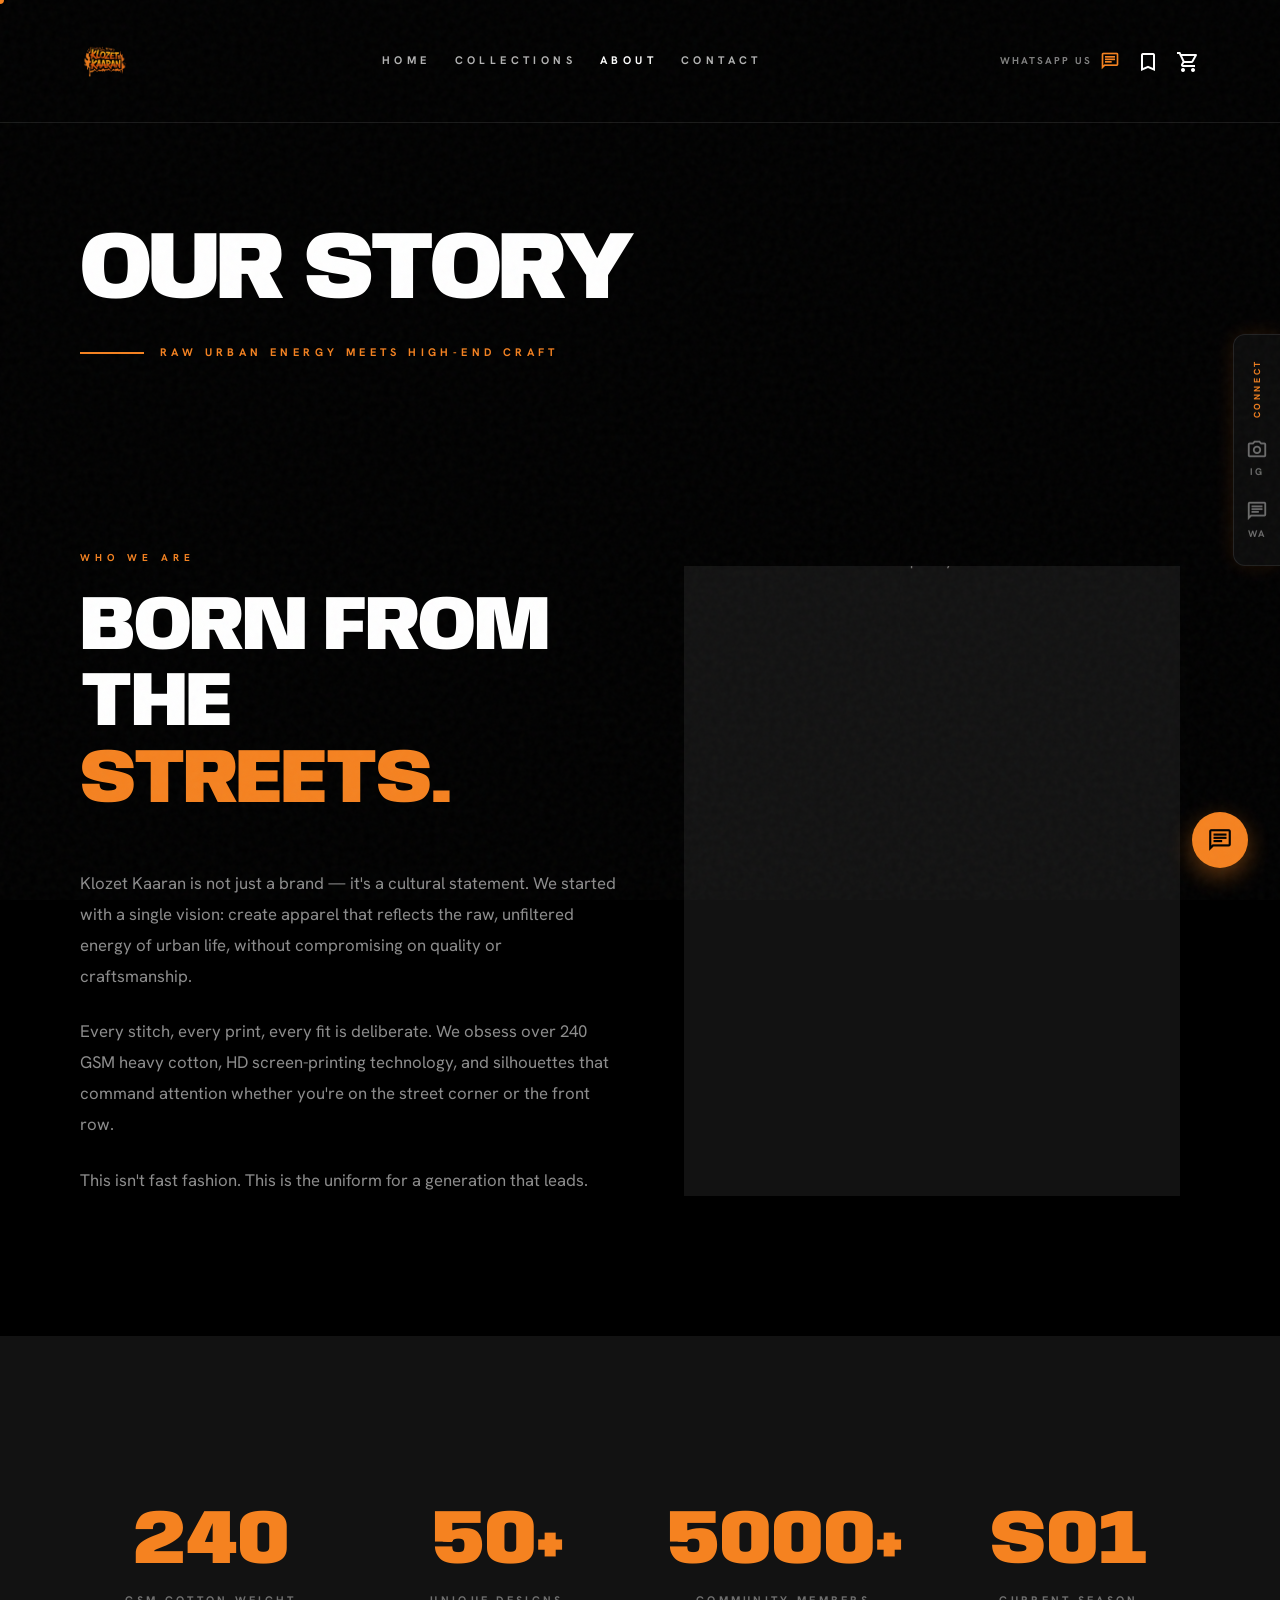
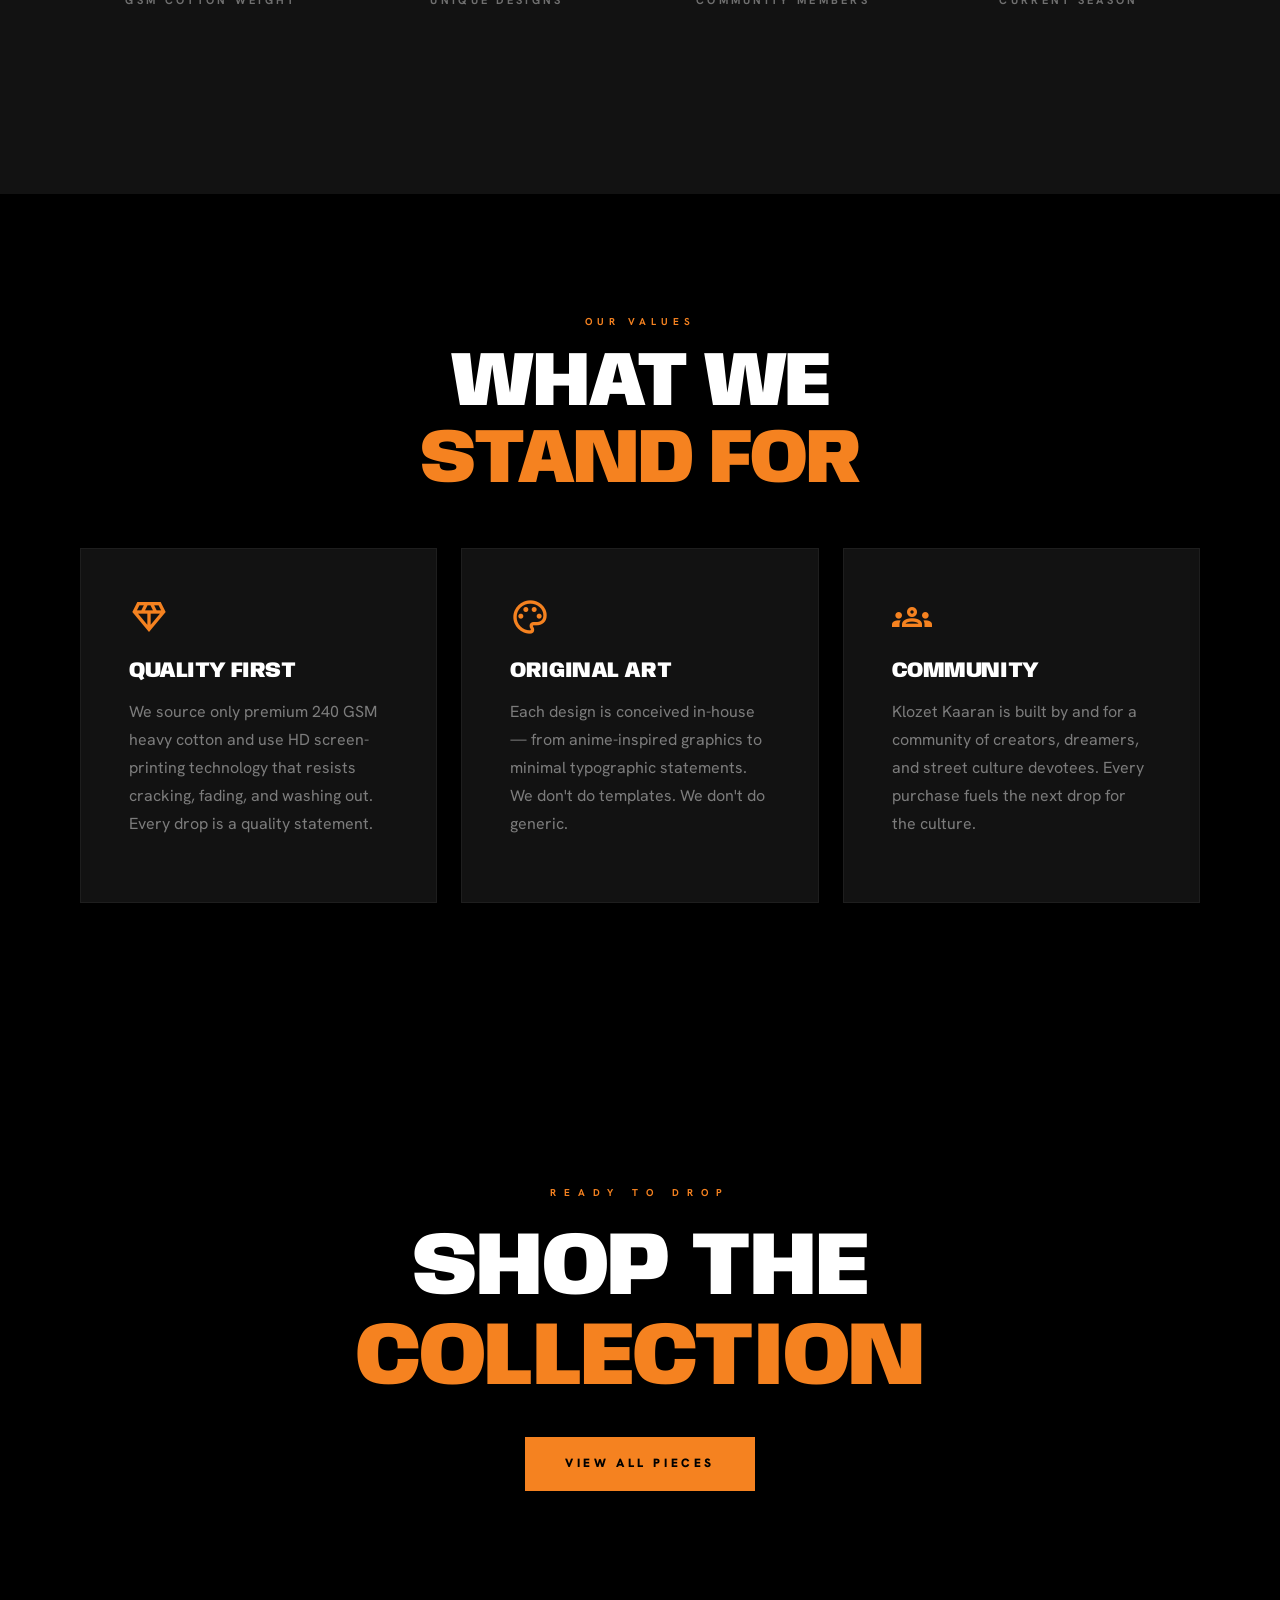
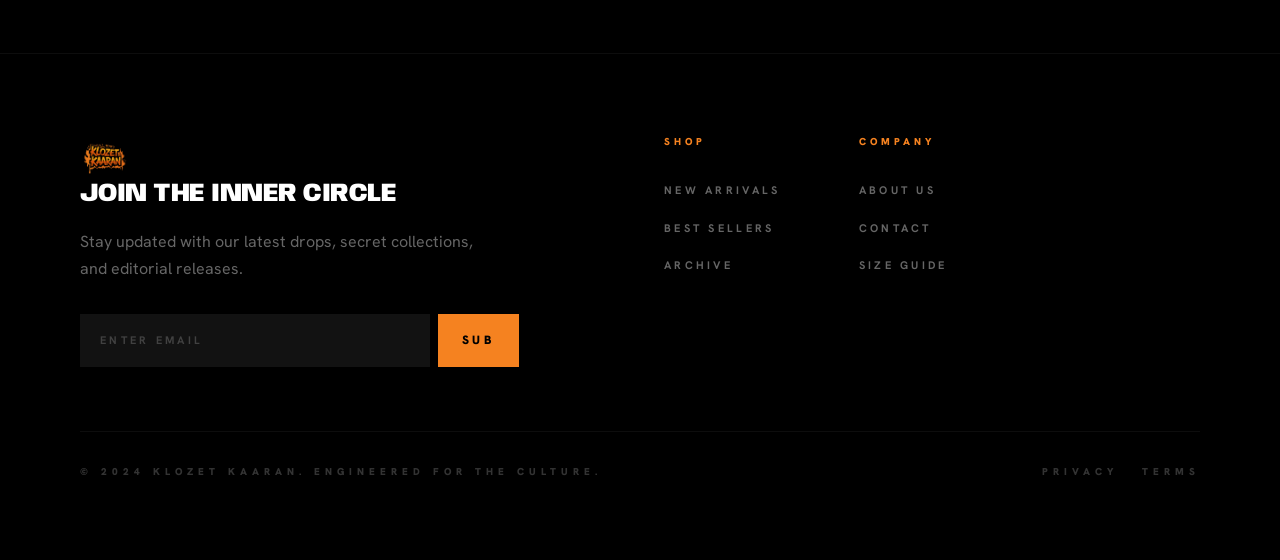
==== commit d08de272: "Modified files prod and cart pages" ====
--- a/about.html
+++ b/about.html
@@ -38,11 +38,16 @@
         </ul>
       </div>
       <div class="d-flex align-items-center gap-3">
-        <a href="https://wa.me/yournumber" class="d-none d-md-flex align-items-center gap-2 text-decoration-none" style="font-size:10px;font-weight:700;letter-spacing:0.2em;text-transform:uppercase;color:rgba(255,255,255,0.5);">
+        <a href="https://wa.me/919025130407" class="d-none d-md-flex align-items-center gap-2 text-decoration-none" style="font-size:10px;font-weight:700;letter-spacing:0.2em;text-transform:uppercase;color:rgba(255,255,255,0.5);">
           WhatsApp Us <span class="material-symbols-outlined" style="color:#f58220;font-size:20px;">chat</span>
         </a>
-        <button style="background:none;border:none;color:#fff;cursor:pointer;" aria-label="Cart">
+        <button id="kkWishlistBtn" style="background:none;border:none;color:#fff;cursor:pointer;position:relative;" aria-label="Saved items">
+          <span class="material-symbols-outlined" style="font-size:24px;">bookmark_border</span>
+          <span class="kk-badge" id="kkWishlistBadge">0</span>
+        </button>
+        <button id="kkCartBtn" style="background:none;border:none;color:#fff;cursor:pointer;position:relative;" aria-label="Cart">
           <span class="material-symbols-outlined" style="font-size:24px;">shopping_cart</span>
+          <span class="kk-badge" id="kkCartBadge">0</span>
         </button>
       </div>
     </div>
@@ -53,7 +58,7 @@
     <a href="https://instagram.com/klozetkaaran" target="_blank" rel="noopener" aria-label="Instagram">
       <span class="material-symbols-outlined" style="font-size:22px;">photo_camera</span><span>IG</span>
     </a>
-    <a href="https://wa.me/yournumber" target="_blank" rel="noopener" aria-label="WhatsApp">
+    <a href="https://wa.me/919025130407" target="_blank" rel="noopener" aria-label="WhatsApp">
       <span class="material-symbols-outlined" style="font-size:22px;">chat</span><span>WA</span>
     </a>
   </aside>
@@ -217,11 +222,13 @@
     </div>
   </footer>
 
-  <a href="https://wa.me/yournumber" class="wa-float" target="_blank" rel="noopener" aria-label="Chat on WhatsApp">
+  <a href="https://wa.me/919025130407" class="wa-float" target="_blank" rel="noopener" aria-label="Chat on WhatsApp">
     <span class="material-symbols-outlined" style="font-size:26px;">chat</span>
   </a>
 
   <script src="https://cdn.jsdelivr.net/npm/bootstrap@5.3.3/dist/js/bootstrap.bundle.min.js"></script>
+  <script src="assets/js/products-data.js"></script>
+  <script src="assets/js/cart.js"></script>
   <script src="assets/js/main.js"></script>
   <script src="assets/js/gsap.js"></script>
 
--- a/assets/css/style.css
+++ b/assets/css/style.css
@@ -121,24 +121,42 @@
   padding-right: var(--margin-desktop);
 }
 
-/* ─── Navigation ─── */
+/* ─── Navigation (Top of Page State) ─── */
 #main-nav {
   position: fixed;
   top: 0;
+  left: 0;
   width: 100%;
   z-index: 900;
   padding: 1.5rem var(--margin-desktop);
-  transition: all 0.5s ease;
-  border-bottom: 1px solid transparent;
-}
-
+  transition: all 0.4s ease-in-out;
+  
+  /* Solid black bar spanning edge-to-edge at the very top */
+  background: #000000 !important;
+  background-color: #000000 !important;
+  
+  /* Clean, thin custom accent border line underneath */
+  border-bottom: 1px solid rgba(255, 255, 255, 0.1) !important;
+  box-shadow: 0 4px 20px rgba(0, 0, 0, 0.3);
+  
+  display: flex;
+  align-items: center;
+  justify-content: space-between;
+}
+
+/* ─── Navigation (Scrolling Down State) ─── */
 #main-nav.scrolled {
-  background: rgba(0, 0, 0, 0.85);
-  backdrop-filter: blur(20px);
-  -webkit-backdrop-filter: blur(20px);
-  padding-top: 0.75rem;
-  padding-bottom: 0.75rem;
-  border-bottom-color: rgba(255,255,255,0.05);
+  /* Melts into a beautiful, completely see-through background */
+  background: transparent !important;
+  background-color: transparent !important;
+  
+  /* Drops the border entirely so it looks completely seamless */
+  border-bottom: none !important;
+  box-shadow: none !important;
+  
+  /* Slightly pulls it up for a tighter layout frame while moving */
+  padding-top: 1rem;
+  padding-bottom: 1rem;
 }
 
 /* Override Bootstrap nav-link colors */
@@ -364,6 +382,161 @@
   text-transform: uppercase;
 }
 
+/* ─── Hero card stack → fan-out reveal ───
+   JS (main.js) measures each card's resting position, then sets
+   --stack-x / --stack-y / --stack-rot custom props so every card
+   starts overlapped at a common point before animating out to its
+   natural spot. Runs once, on load. */
+.hero-float-card.card-stack-init {
+  opacity: 0;
+  transform: translate(var(--stack-x, 0), var(--stack-y, 0))
+             scale(0.72)
+             rotate(var(--stack-rot, 0deg));
+  transition: none;
+}
+.hero-float-card.card-stack-fan {
+  opacity: 1;
+  transform: translate(0, 0) scale(1) rotate(0deg);
+  transition:
+    transform 1.05s cubic-bezier(0.16, 1, 0.3, 1) var(--stack-delay, 0s),
+    opacity 0.6s ease var(--stack-delay, 0s);
+}
+
+@media (prefers-reduced-motion: reduce) {
+  .hero-float-card.card-stack-init,
+  .hero-float-card.card-stack-fan {
+    transition: none;
+    transform: none;
+    opacity: 1;
+  }
+}
+
+/* ─── Hero card product deck (hover reveal) ───
+   Each hero-float-card holds 2–3 product links, pre-arranged in a
+   tight overlapping "deck" directly under the card. On hover/focus,
+   the deck fans out sideways so each product is clickable.
+
+   NOTE: visibility is controlled by the JS-managed ".deck-open" class
+   (see main.js) rather than plain :hover. There's a real pixel gap
+   between the card and the fanned-out deck below it — with pure CSS
+   :hover, moving the mouse through that gap can drop the hover state
+   before the cursor reaches the product, making it unclickable. The
+   JS listener adds a short grace period so this can't happen.
+   :focus-within is kept as a parallel trigger for keyboard users. */
+.hero-float-card {
+  cursor: default;
+}
+.hero-float-card:focus-within,
+.hero-float-card.deck-open {
+  animation-play-state: paused;
+  z-index: 60;
+}
+
+.card-product-deck {
+  position: absolute;
+  top: 100%;
+  left: 50%;
+  margin-top: 6px;
+  width: 1px;   /* zero footprint — items are positioned absolutely */
+  height: 1px;
+  z-index: 60;
+}
+
+.deck-item {
+  position: absolute;
+  top: 0;
+  left: 50%;
+  width: 118px;
+  background: #0e0e0e;
+  border: 1px solid rgba(255,255,255,0.1);
+  border-radius: 4px;
+  overflow: hidden;
+  text-decoration: none;
+  color: #fff;
+  opacity: 0;
+  pointer-events: none;
+  box-shadow: 0 14px 32px rgba(0,0,0,0.55);
+  transition:
+    transform 0.5s cubic-bezier(0.16, 1, 0.3, 1),
+    opacity 0.35s ease,
+    box-shadow 0.3s ease,
+    border-color 0.3s ease;
+}
+.deck-item img {
+  width: 100%;
+  height: 100px;
+  object-fit: cover;
+  display: block;
+}
+.deck-item-name {
+  display: block;
+  font-family: var(--font-body);
+  font-size: 9px;
+  font-weight: 700;
+  letter-spacing: 0.04em;
+  text-transform: uppercase;
+  color: #fff;
+  padding: 7px 8px 0;
+}
+.deck-item-price {
+  display: block;
+  font-family: var(--font-body);
+  font-size: 10px;
+  font-weight: 900;
+  color: var(--color-primary);
+  padding: 2px 8px 8px;
+}
+
+/* Resting "stacked deck" position — slightly offset & rotated, hidden */
+.deck-item:nth-child(1) { z-index: 3; transform: translate(-50%, -8px) scale(0.88) rotate(-5deg); transition-delay: 0.05s; }
+.deck-item:nth-child(2) { z-index: 2; transform: translate(-50%, -4px) scale(0.88) rotate(3deg);  transition-delay: 0.12s; }
+.deck-item:nth-child(3) { z-index: 1; transform: translate(-50%, 0)    scale(0.88) rotate(-2deg); transition-delay: 0.19s; }
+
+/* Fanned-out, visible position when open (JS class) or focused (keyboard) */
+.hero-float-card.deck-open .deck-item,
+.hero-float-card:focus-within .deck-item {
+  opacity: 1;
+  pointer-events: auto;
+}
+.hero-float-card.deck-open .deck-item:nth-child(1),
+.hero-float-card:focus-within .deck-item:nth-child(1) {
+  transform: translate(calc(-50% - 74px), 14px) scale(1) rotate(-7deg);
+  transition-delay: 0s;
+}
+.hero-float-card.deck-open .deck-item:nth-child(2),
+.hero-float-card:focus-within .deck-item:nth-child(2) {
+  transform: translate(-50%, 20px) scale(1) rotate(0deg);
+  transition-delay: 0.06s;
+}
+.hero-float-card.deck-open .deck-item:nth-child(3),
+.hero-float-card:focus-within .deck-item:nth-child(3) {
+  transform: translate(calc(-50% + 74px), 14px) scale(1) rotate(7deg);
+  transition-delay: 0.12s;
+}
+
+.deck-item:hover,
+.deck-item:focus-visible {
+  border-color: var(--color-primary);
+  box-shadow: 0 16px 36px rgba(245, 130, 32, 0.35);
+  z-index: 10 !important;
+}
+.hero-float-card.deck-open .deck-item:hover,
+.hero-float-card:focus-within .deck-item:focus-visible {
+  transform: translateY(-6px) scale(1.06) !important;
+}
+
+/* Cards near the right edge of the viewport: fan toward the left only
+   so the deck doesn't get clipped off-screen. */
+.hero-float-card[data-category="anime"].deck-open .deck-item:nth-child(2),
+.hero-float-card[data-category="anime"]:focus-within .deck-item:nth-child(2) {
+  transform: translate(calc(-50% - 40px), 20px) scale(1) rotate(-2deg);
+}
+.hero-float-card[data-category="anime"].deck-open .deck-item:nth-child(1),
+.hero-float-card[data-category="anime"]:focus-within .deck-item:nth-child(1) {
+  transform: translate(calc(-50% - 148px), 14px) scale(1) rotate(-8deg);
+}
+
+
 /* Scroll indicator */
 .scroll-indicator {
   position: absolute;
@@ -1030,4 +1203,422 @@
   transform: scale(1.1);
   box-shadow: 0 12px 35px rgba(245,130,32,0.6);
   color: #000;
+}
+
+/* ================================================
+   CART + WISHLIST — badges, drawers, quick-add popover
+   No hearts anywhere — bookmark icon for "saved" items,
+   matches the streetwear tone instead of a beauty-brand feel.
+================================================ */
+
+/* Nav icon badges (cart / saved count bubble) */
+#kkCartBtn, #kkWishlistBtn { position: relative; }
+.kk-badge, .kk-cart-badge, .kk-wishlist-badge {
+  position: absolute;
+  top: -6px;
+  right: -8px;
+  min-width: 16px;
+  height: 16px;
+  padding: 0 4px;
+  background: var(--color-primary);
+  color: #000;
+  font-size: 10px;
+  font-weight: 900;
+  line-height: 16px;
+  text-align: center;
+  border-radius: 999px;
+  display: none;
+  align-items: center;
+  justify-content: center;
+}
+
+/* Overlay shared by both drawers */
+.kk-drawer-overlay {
+  position: fixed;
+  inset: 0;
+  background: rgba(0,0,0,0.6);
+  z-index: 9990;
+  opacity: 0;
+  pointer-events: none;
+  transition: opacity 0.3s ease;
+}
+.kk-drawer-overlay.open {
+  opacity: 1;
+  pointer-events: auto;
+}
+
+/* Slide-in drawer (cart + wishlist share this shell) */
+.kk-drawer {
+  position: fixed;
+  top: 0;
+  right: 0;
+  bottom: 0;
+  width: min(420px, 100vw);
+  background: var(--color-surface, #111);
+  border-left: 1px solid rgba(255,255,255,0.08);
+  z-index: 9991;
+  display: flex;
+  flex-direction: column;
+  transform: translateX(100%);
+  transition: transform 0.35s cubic-bezier(0.16, 1, 0.3, 1);
+}
+.kk-drawer.open {
+  transform: translateX(0);
+}
+.kk-drawer-head {
+  display: flex;
+  align-items: center;
+  justify-content: space-between;
+  padding: 1.25rem 1.5rem;
+  border-bottom: 1px solid rgba(255,255,255,0.08);
+}
+.kk-drawer-head h3 {
+  font-family: var(--font-headline);
+  font-size: 1.1rem;
+  font-weight: 900;
+  letter-spacing: 0.05em;
+  color: #fff;
+  margin: 0;
+}
+.kk-drawer-close {
+  background: none;
+  border: none;
+  color: #fff;
+  cursor: pointer;
+  opacity: 0.7;
+  transition: opacity 0.2s;
+}
+.kk-drawer-close:hover { opacity: 1; }
+
+.kk-drawer-body {
+  flex: 1;
+  overflow-y: auto;
+  padding: 1rem 1.5rem;
+}
+.kk-drawer-empty {
+  color: rgba(255,255,255,0.5);
+  font-size: 0.9rem;
+  margin-top: 2rem;
+  text-align: center;
+}
+.kk-drawer-foot {
+  padding: 1.25rem 1.5rem;
+  border-top: 1px solid rgba(255,255,255,0.08);
+}
+.kk-total-row {
+  display: flex;
+  justify-content: space-between;
+  font-weight: 900;
+  color: #fff;
+  font-size: 1.1rem;
+  margin-bottom: 1rem;
+  text-transform: uppercase;
+  letter-spacing: 0.03em;
+}
+
+/* Line item shared by cart + wishlist drawers */
+.kk-line-item {
+  display: flex;
+  gap: 0.85rem;
+  padding: 0.85rem 0;
+  border-bottom: 1px solid rgba(255,255,255,0.06);
+}
+.kk-line-item img {
+  width: 64px;
+  height: 78px;
+  object-fit: cover;
+  border-radius: 3px;
+  flex-shrink: 0;
+  background: #1a1a1a;
+}
+.kk-line-info { flex: 1; min-width: 0; }
+.kk-line-title {
+  color: #fff;
+  font-size: 0.85rem;
+  font-weight: 700;
+  text-transform: uppercase;
+  margin: 0 0 2px;
+  line-height: 1.3;
+}
+.kk-line-meta {
+  color: rgba(255,255,255,0.5);
+  font-size: 0.75rem;
+  margin: 0 0 6px;
+}
+.kk-line-right {
+  display: flex;
+  flex-direction: column;
+  align-items: flex-end;
+  justify-content: space-between;
+  flex-shrink: 0;
+}
+.kk-line-price {
+  color: var(--color-primary);
+  font-weight: 800;
+  font-size: 0.85rem;
+}
+.kk-line-remove {
+  background: none;
+  border: none;
+  color: rgba(255,255,255,0.4);
+  cursor: pointer;
+  padding: 0;
+  transition: color 0.2s;
+}
+.kk-line-remove:hover { color: var(--color-primary); }
+
+.kk-qty-stepper {
+  display: inline-flex;
+  align-items: center;
+  gap: 0.6rem;
+  border: 1px solid rgba(255,255,255,0.15);
+  border-radius: 3px;
+  padding: 2px 8px;
+}
+.kk-qty-stepper span {
+  color: #fff;
+  font-size: 0.8rem;
+  font-weight: 700;
+  min-width: 14px;
+  text-align: center;
+}
+.kk-qty-btn {
+  background: none;
+  border: none;
+  color: #fff;
+  font-size: 1rem;
+  cursor: pointer;
+  line-height: 1;
+  padding: 0 2px;
+}
+.kk-qty-btn:hover { color: var(--color-primary); }
+
+.kk-mini-btn {
+  background: none;
+  border: none;
+  color: var(--color-primary);
+  font-size: 0.75rem;
+  font-weight: 700;
+  text-transform: uppercase;
+  letter-spacing: 0.03em;
+  cursor: pointer;
+  padding: 0;
+}
+.kk-mini-btn:hover { text-decoration: underline; }
+
+/* Wrapper giving quick-add / bookmark buttons a positioning
+   context, without touching the existing .product-card-image
+   internals (badge, hover overlay, etc.) */
+.kk-card-media {
+  position: relative;
+}
+
+/* Quick-add "+" and bookmark buttons sitting on product card images.
+   Siblings of the <a> that links to the product page — never nested
+   inside it, so the markup stays valid and both stay independently
+   clickable. */
+.kk-quick-add,
+.kk-bookmark {
+  position: absolute;
+  width: 34px;
+  height: 34px;
+  border-radius: 50%;
+  border: none;
+  background: rgba(10,10,10,0.75);
+  color: #fff;
+  display: flex;
+  align-items: center;
+  justify-content: center;
+  cursor: pointer;
+  z-index: 20;
+  transition: background 0.2s, color 0.2s, transform 0.2s;
+}
+.kk-quick-add {
+  bottom: 10px;
+  right: 10px;
+  font-size: 1.3rem;
+  font-weight: 700;
+  line-height: 1;
+}
+.kk-bookmark {
+  top: 10px;
+  right: 10px;
+  font-size: 0;
+}
+.kk-bookmark .material-symbols-outlined {
+  font-size: 18px;
+}
+.kk-quick-add:hover,
+.kk-bookmark:hover {
+  background: var(--color-primary);
+  color: #000;
+  transform: scale(1.08);
+}
+.kk-bookmark.active {
+  background: var(--color-primary);
+  color: #000;
+}
+
+/* Variant-picker popover (quick add) */
+.kk-popover-overlay {
+  position: fixed;
+  inset: 0;
+  background: rgba(0,0,0,0.6);
+  z-index: 9995;
+  opacity: 0;
+  pointer-events: none;
+  transition: opacity 0.25s ease;
+}
+.kk-popover-overlay.open {
+  opacity: 1;
+  pointer-events: auto;
+}
+.kk-popover {
+  position: fixed;
+  left: 50%;
+  top: 50%;
+  transform: translate(-50%, -46%) scale(0.96);
+  width: min(360px, 90vw);
+  max-height: 85vh;
+  overflow-y: auto;
+  background: var(--color-surface, #111);
+  border: 1px solid rgba(255,255,255,0.1);
+  border-radius: 6px;
+  padding: 1.25rem;
+  z-index: 9996;
+  opacity: 0;
+  pointer-events: none;
+  transition: opacity 0.25s ease, transform 0.25s ease;
+}
+.kk-popover.open {
+  opacity: 1;
+  pointer-events: auto;
+  transform: translate(-50%, -50%) scale(1);
+}
+.kk-popover-head {
+  display: flex;
+  align-items: center;
+  gap: 0.75rem;
+  margin-bottom: 1rem;
+  padding-bottom: 1rem;
+  border-bottom: 1px solid rgba(255,255,255,0.08);
+}
+.kk-popover-head img {
+  width: 52px;
+  height: 64px;
+  object-fit: cover;
+  border-radius: 3px;
+  flex-shrink: 0;
+}
+.kk-popover-head > div { flex: 1; min-width: 0; }
+.kk-popover-title {
+  color: #fff;
+  font-size: 0.8rem;
+  font-weight: 700;
+  text-transform: uppercase;
+  margin: 0 0 2px;
+  line-height: 1.3;
+}
+.kk-popover-price {
+  color: var(--color-primary);
+  font-weight: 800;
+  font-size: 0.85rem;
+  margin: 0;
+}
+.kk-popover-head .kk-drawer-close { margin-left: auto; flex-shrink: 0; }
+
+.kk-popover-section { margin-bottom: 1.1rem; }
+.kk-popover-label {
+  color: rgba(255,255,255,0.5);
+  font-size: 0.7rem;
+  font-weight: 700;
+  letter-spacing: 0.1em;
+  text-transform: uppercase;
+  margin: 0 0 8px;
+}
+.kk-size-row {
+  display: flex;
+  gap: 0.5rem;
+  flex-wrap: wrap;
+}
+.kk-size-btn {
+  background: transparent;
+  color: #fff;
+  border: 1px solid rgba(255,255,255,0.2);
+  font-weight: 600;
+  font-size: 0.8rem;
+  padding: 0.4rem 0.9rem;
+  border-radius: 3px;
+  cursor: pointer;
+  transition: all 0.2s;
+}
+.kk-size-btn.active, .kk-size-btn:hover {
+  background: #fff;
+  color: #000;
+  border-color: #fff;
+}
+.kk-color-row {
+  display: flex;
+  gap: 0.6rem;
+}
+.kk-color-swatch {
+  width: 28px;
+  height: 28px;
+  border-radius: 50%;
+  border: 2px solid transparent;
+  cursor: pointer;
+  padding: 0;
+  outline: 1px solid rgba(255,255,255,0.2);
+  outline-offset: 2px;
+}
+.kk-color-swatch.active {
+  border-color: var(--color-primary);
+}
+.kk-color-name {
+  color: rgba(255,255,255,0.6);
+  font-size: 0.75rem;
+  margin: 8px 0 0;
+}
+.kk-popover-qty-row .kk-qty-stepper {
+  display: inline-flex;
+}
+
+@media (max-width: 480px) {
+  .kk-drawer { width: 100vw; }
+}
+
+/* Forces any inner containers inside the navigation bar to be completely see-through */
+#main-nav .container, 
+#main-nav .container-fluid, 
+#main-nav .row,
+#main-nav .navbar-collapse {
+  background: transparent !important;
+  background-color: transparent !important;
+}
+
+/* Ultimate cleanup to make sure no internal block has any background or shadow */
+#main-nav,
+#main-nav * {
+  background: transparent !important;
+  background-color: transparent !important;
+  box-shadow: none !important;
+}
+
+/* Vaporizes the final background element hidden inside Bootstrap's collapsible wrapper */
+#main-nav .navbar-collapse,
+#main-nav #navbarCollapse {
+  background: transparent !important;
+  background-color: transparent !important;
+  box-shadow: none !important;
+  border: none !important;
+}
+
+/* Keeps structural child containers clean without fighting the main background toggles */
+#main-nav .container-fluid,
+#main-nav #navbarCollapse,
+#main-nav .navbar-nav {
+  background: transparent !important;
+  background-color: transparent !important;
+  box-shadow: none !important;
+  border: none !important;
 }
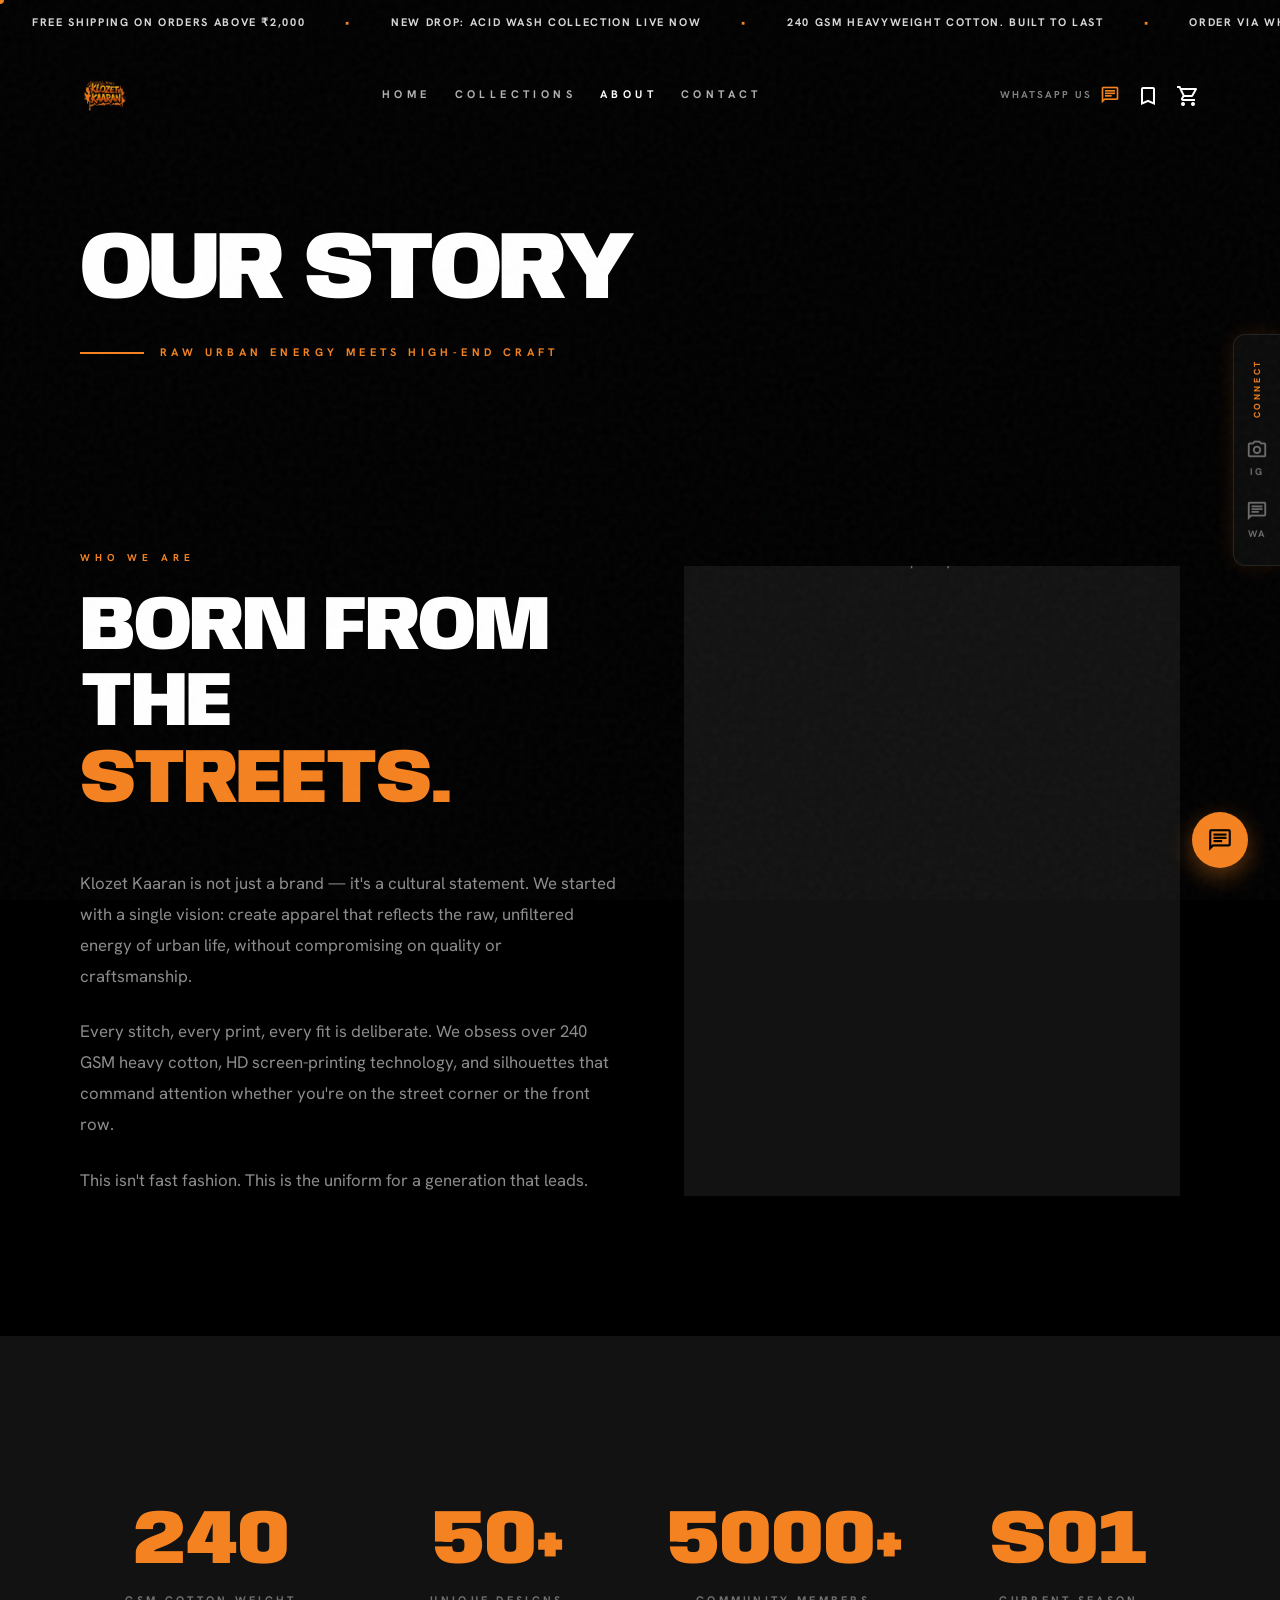
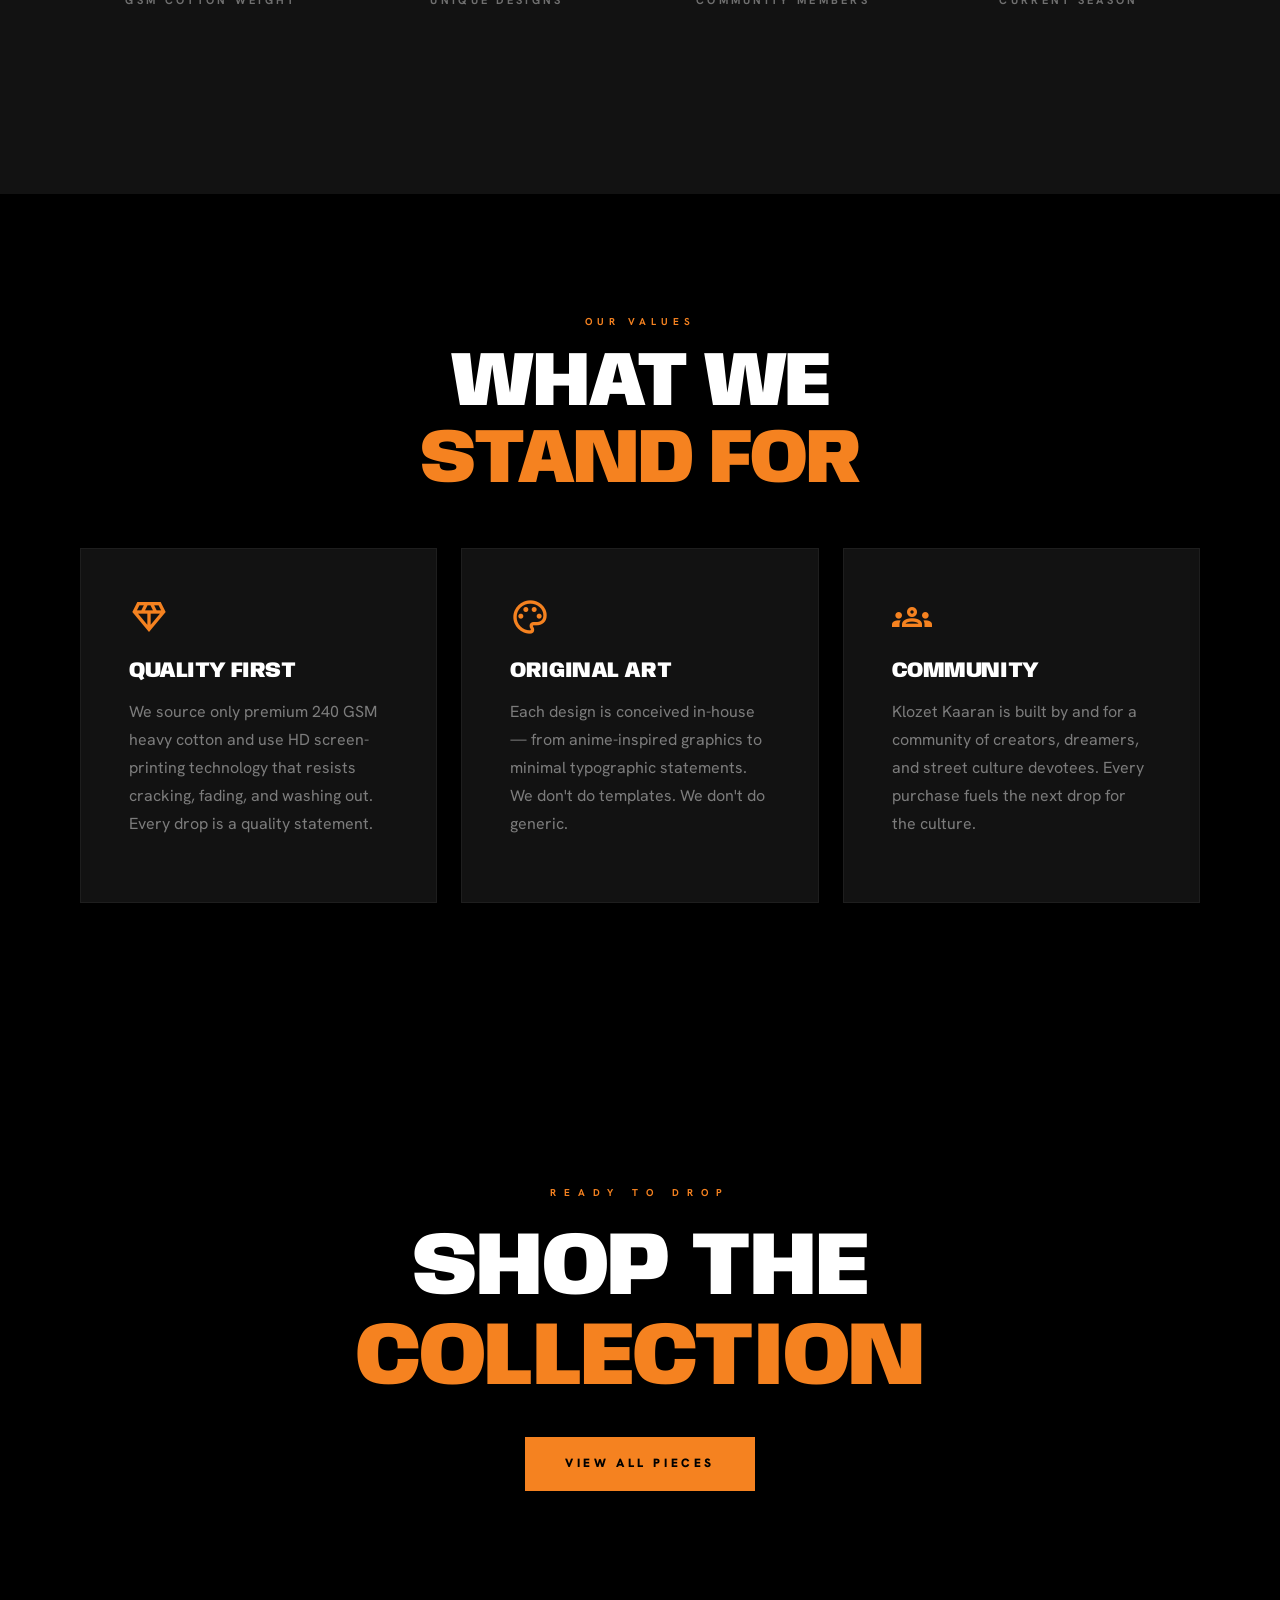
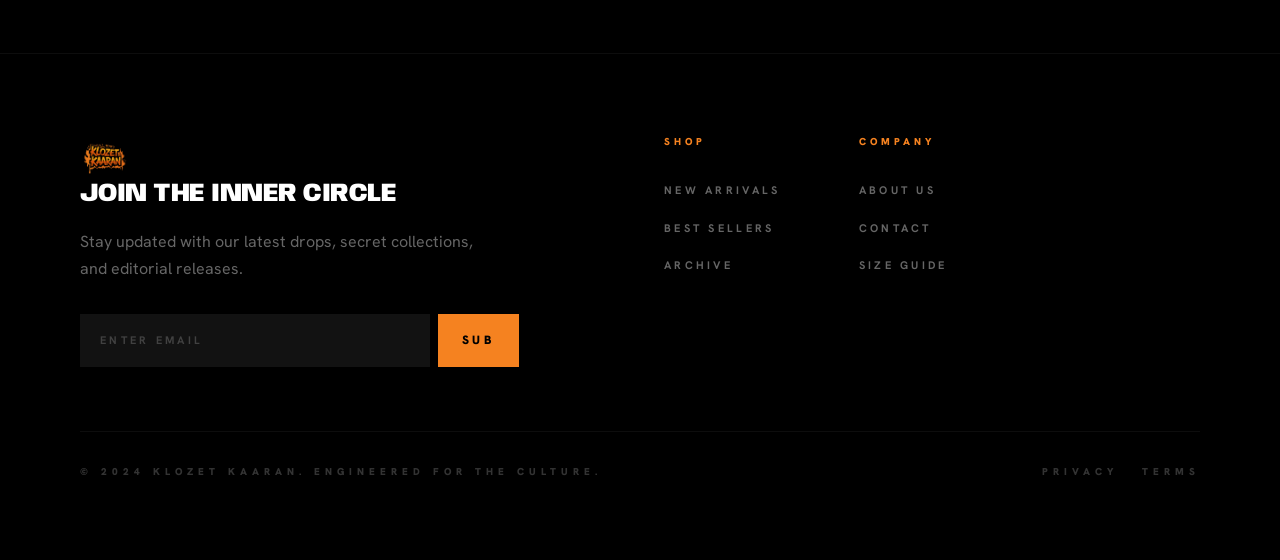
==== commit bac74270: "modified Homepage" ====
--- a/about.html
+++ b/about.html
@@ -16,9 +16,23 @@
 </head>
 <body>
 
+  <!-- ═══ SCROLLING ANNOUNCEMENT BAR ═══ -->
+  <div class="kk-marquee" aria-hidden="true">
+    <div class="kk-marquee-track">
+      <span>FREE SHIPPING ON ORDERS ABOVE ₹2,000</span><span class="kk-marquee-dot">•</span>
+      <span>NEW DROP: ACID WASH COLLECTION LIVE NOW</span><span class="kk-marquee-dot">•</span>
+      <span>240 GSM HEAVYWEIGHT COTTON. BUILT TO LAST</span><span class="kk-marquee-dot">•</span>
+      <span>ORDER VIA WHATSAPP — CONFIRMED IN MINUTES</span><span class="kk-marquee-dot">•</span>
+      <span>FREE SHIPPING ON ORDERS ABOVE ₹2,000</span><span class="kk-marquee-dot">•</span>
+      <span>NEW DROP: ACID WASH COLLECTION LIVE NOW</span><span class="kk-marquee-dot">•</span>
+      <span>240 GSM HEAVYWEIGHT COTTON. BUILT TO LAST</span><span class="kk-marquee-dot">•</span>
+      <span>ORDER VIA WHATSAPP — CONFIRMED IN MINUTES</span><span class="kk-marquee-dot">•</span>
+    </div>
+  </div>
+  <!-- ═══ END ANNOUNCEMENT BAR ═══ -->
   <div class="noise-overlay" aria-hidden="true"></div>  
   <div id="cursorDot" aria-hidden="true" style="position:fixed;width:8px;height:8px;background:#f58220;border-radius:50%;pointer-events:none;z-index:9998;transform:translate(-50%,-50%);transition:transform 0.15s ease,opacity 0.15s ease;"></div>
-  <div id="scrollProgress" style="position:fixed;top:0;left:0;height:2px;background:#f58220;z-index:9999;width:0;transition:width 0.1s;"></div>
+  <div id="scrollProgress" style="position:fixed;top:34px;left:0;height:2px;background:#f58220;z-index:9999;width:0;transition:width 0.1s;"></div>
 
   <!-- ═══ NAVIGATION ═══ -->
   <nav id="main-nav" class="navbar navbar-expand-lg scrolled" aria-label="Main navigation">
--- a/assets/css/style.css
+++ b/assets/css/style.css
@@ -124,7 +124,7 @@
 /* ─── Navigation (Top of Page State) ─── */
 #main-nav {
   position: fixed;
-  top: 0;
+  top: 34px;
   left: 0;
   width: 100%;
   z-index: 900;
@@ -135,13 +135,60 @@
   background: #000000 !important;
   background-color: #000000 !important;
   
-  /* Clean, thin custom accent border line underneath */
-  border-bottom: 1px solid rgba(255, 255, 255, 0.1) !important;
+  /* No border here — the marquee bar directly above already
+     provides a clean edge; a second faint line right underneath it
+     just reads as clutter rather than a deliberate one. */
   box-shadow: 0 4px 20px rgba(0, 0, 0, 0.3);
   
   display: flex;
   align-items: center;
   justify-content: space-between;
+}
+
+/* ================================================
+   SITE-WIDE MARQUEE BAR — scrolling announcement strip
+   above the nav.
+================================================ */
+.kk-marquee {
+  position: fixed;
+  top: 0;
+  left: 0;
+  width: 100%;
+  z-index: 901;
+  background: #000;
+  box-shadow: 0 2px 10px rgba(0,0,0,0.5);
+  overflow: hidden;
+  white-space: nowrap;
+  padding: 8px 0;
+  box-sizing: border-box;
+}
+.kk-marquee-track {
+  display: inline-flex;
+  align-items: center;
+  animation: kk-marquee-scroll 22s linear infinite;
+}
+.kk-marquee-track span {
+  display: inline-flex;
+  align-items: center;
+  font-family: var(--font-body);
+  font-size: 11px;
+  font-weight: 700;
+  letter-spacing: 0.15em;
+  text-transform: uppercase;
+  color: rgba(255,255,255,0.85);
+  padding: 0 2rem;
+}
+.kk-marquee-track span.kk-marquee-dot {
+  color: var(--color-primary);
+  padding: 0 0.5rem;
+}
+@keyframes kk-marquee-scroll {
+  from { transform: translateX(0); }
+  to { transform: translateX(-50%); }
+}
+@media (prefers-reduced-motion: reduce) {
+  .kk-marquee-track { animation: none; }
+  .kk-marquee { overflow-x: auto; }
 }
 
 /* ─── Navigation (Scrolling Down State) ─── */
@@ -336,13 +383,56 @@
   height: 100%;
   overflow: hidden;
 }
-.hero-image-wrap img {
-  width: 100%;
-  height: 100%;
-  object-fit: cover;
-  object-position: right center;
-  filter: grayscale(1) brightness(0.6) contrast(1.2);
-}
+
+/* ─── Atmospheric background — industrial texture + drifting light ───
+   Replaces the old flat photo. Two soft blurred orange blobs drift
+   slowly behind everything, over a dark radial gradient base. */
+.hero-atmosphere {
+  position: absolute;
+  inset: 0;
+  background:
+    radial-gradient(ellipse at 30% 20%, rgba(28,23,18,0.85) 0%, rgba(5,5,5,0.92) 65%),
+    url("../images/hero.jpg") center center / cover no-repeat;
+  overflow: hidden;
+}
+.hero-atmosphere::before,
+.hero-atmosphere::after {
+  content: "";
+  position: absolute;
+  border-radius: 50%;
+  filter: blur(90px);
+  opacity: 0.32;
+  will-change: transform;
+}
+.hero-atmosphere::before {
+  width: 520px;
+  height: 520px;
+  background: #f58220;
+  top: -8%;
+  right: 8%;
+  animation: kk-light-drift-a 16s ease-in-out infinite;
+}
+.hero-atmosphere::after {
+  width: 420px;
+  height: 420px;
+  background: #8a3d10;
+  bottom: -12%;
+  right: 28%;
+  animation: kk-light-drift-b 20s ease-in-out infinite;
+}
+@keyframes kk-light-drift-a {
+  0%, 100% { transform: translate(0, 0); }
+  50%      { transform: translate(-70px, 50px); }
+}
+@keyframes kk-light-drift-b {
+  0%, 100% { transform: translate(0, 0); }
+  50%      { transform: translate(60px, -40px); }
+}
+@media (prefers-reduced-motion: reduce) {
+  .hero-atmosphere::before,
+  .hero-atmosphere::after { animation: none; }
+}
+
 .hero-image-fade {
   position: absolute;
   inset: 0;
@@ -1621,4 +1711,389 @@
   background-color: transparent !important;
   box-shadow: none !important;
   border: none !important;
-}+}
+/* ================================================
+   HERO — ORBITING COLLECTION CAROUSEL
+   ================================================
+   Three real collections, continuously orbiting a center
+   point. Pure CSS keyframe animation (GPU-accelerated,
+   no JS driving the motion) — one shared @keyframes cycle,
+   each item offset by a negative animation-delay so all
+   three occupy a different point in the orbit at any time.
+   One card is always front/full-size/bright; the other two
+   recede smaller and dimmer to the sides. Hover pauses it.
+================================================ */
+.hero-orbit-zone {
+  position: absolute;
+  top: 50%;
+  right: 8%;
+  transform: translateY(-50%);
+  z-index: 30;
+  width: 520px;
+  max-width: 44vw;
+}
+.hero-orbit-label {
+  font-size: 11px;
+  font-weight: 800;
+  letter-spacing: 0.3em;
+  text-transform: uppercase;
+  color: rgba(255,255,255,0.5);
+  text-align: center;
+  margin-bottom: 1.5rem;
+}
+
+.hero-orbit {
+  position: relative;
+  height: 420px;
+}
+
+/* Soft glow anchoring the orbit visually — the "hub" everything
+   circles around. */
+.hero-orbit-hub {
+  position: absolute;
+  top: 50%;
+  left: 50%;
+  width: 260px;
+  height: 260px;
+  transform: translate(-50%, -50%);
+  border-radius: 50%;
+  background: radial-gradient(circle, rgba(245,130,32,0.16) 0%, transparent 70%);
+  filter: blur(10px);
+  pointer-events: none;
+}
+
+.hero-orbit-item {
+  position: absolute;
+  top: 50%;
+  left: 50%;
+  width: 190px;
+  margin-left: -95px;
+  margin-top: -125px;
+  text-decoration: none;
+  --deck-color: var(--color-primary);
+  --deck-glow: rgba(245, 130, 32, 0.35);
+  animation: kk-orbit-cycle 18s ease-in-out infinite;
+  will-change: transform, opacity;
+}
+.hero-orbit-item--rust  { --deck-color: #f58220; --deck-glow: rgba(245, 130, 32, 0.45); animation-delay: 0s; }
+.hero-orbit-item--steel { --deck-color: #5b7a91; --deck-glow: rgba(91, 122, 145, 0.45); animation-delay: -6s; }
+.hero-orbit-item--gold  { --deck-color: #d1a24a; --deck-glow: rgba(209, 162, 74, 0.45); animation-delay: -12s; }
+
+/* One shared elliptical path — front (bottom-center, full size/
+   opacity) -> upper-left (small/dim) -> upper-right (small/dim) ->
+   back to front. All three items run the SAME keyframes; their
+   negative animation-delays just start them at different points
+   in the cycle, so they're always evenly spaced around the orbit. */
+@keyframes kk-orbit-cycle {
+  0%, 100% {
+    transform: translate(0, 120px) scale(1);
+    opacity: 1;
+    z-index: 3;
+  }
+  33.33% {
+    transform: translate(-150px, -70px) scale(0.68);
+    opacity: 0.55;
+    z-index: 1;
+  }
+  66.66% {
+    transform: translate(150px, -70px) scale(0.68);
+    opacity: 0.55;
+    z-index: 1;
+  }
+}
+
+.hero-orbit:hover .hero-orbit-item,
+.hero-orbit-item:focus-within {
+  animation-play-state: paused;
+}
+
+.hero-orbit-card {
+  position: relative;
+  height: 250px;
+  border-radius: 8px;
+  overflow: hidden;
+  border: 1.5px solid var(--deck-color);
+  background: #111;
+  box-shadow: 0 20px 40px rgba(0,0,0,0.5);
+  transition: box-shadow 0.35s ease, transform 0.35s ease;
+}
+.hero-orbit-item:hover .hero-orbit-card {
+  box-shadow: 0 24px 44px rgba(0,0,0,0.55), 0 0 40px var(--deck-glow);
+  transform: scale(1.03);
+}
+
+.hero-orbit-card img {
+  position: absolute;
+  inset: 0;
+  width: 100%;
+  height: 100%;
+  object-fit: cover;
+  opacity: 0.55;
+  filter: saturate(0.85) brightness(0.75);
+  transition: transform 0.5s ease, opacity 0.35s ease;
+}
+.hero-orbit-item:hover .hero-orbit-card img { transform: scale(1.06); opacity: 0.7; }
+
+.hero-orbit-top {
+  position: relative;
+  z-index: 2;
+  display: flex;
+  justify-content: space-between;
+  align-items: flex-start;
+  padding: 0.7rem 0.8rem;
+}
+.hero-orbit-num {
+  font-family: var(--font-headline);
+  font-weight: 900;
+  font-size: 1.1rem;
+  color: var(--deck-color);
+}
+.hero-orbit-icon { font-size: 16px !important; color: rgba(255,255,255,0.5); }
+
+.hero-orbit-statement {
+  position: relative;
+  z-index: 2;
+  margin: 0.4rem 0.85rem 0;
+  font-family: var(--font-headline);
+  font-weight: 900;
+  font-size: 1.3rem;
+  line-height: 1;
+  text-transform: uppercase;
+  color: rgba(255,255,255,0.92);
+  letter-spacing: -0.01em;
+}
+
+.hero-orbit-bottom {
+  position: absolute;
+  z-index: 2;
+  bottom: 0; left: 0; right: 0;
+  display: flex;
+  justify-content: space-between;
+  align-items: flex-end;
+  padding: 0.85rem;
+  background: linear-gradient(180deg, transparent 0%, rgba(0,0,0,0.9) 75%);
+}
+.hero-orbit-name {
+  font-family: var(--font-headline);
+  font-weight: 800;
+  font-size: 0.85rem;
+  text-transform: uppercase;
+  color: #fff;
+  margin: 0;
+  line-height: 1.2;
+}
+.hero-orbit-tag {
+  font-size: 10px;
+  color: rgba(255,255,255,0.55);
+  text-transform: uppercase;
+  letter-spacing: 0.05em;
+  margin: 2px 0 0;
+}
+.hero-orbit-bottom .material-symbols-outlined {
+  font-size: 18px;
+  color: var(--deck-color);
+  transition: transform 0.3s ease;
+}
+.hero-orbit-item:hover .hero-orbit-bottom .material-symbols-outlined { transform: translateX(4px); }
+
+.hero-orbit-hint {
+  margin-top: 1.5rem;
+  display: flex;
+  justify-content: center;
+  align-items: center;
+  gap: 0.4rem;
+  font-size: 10.5px;
+  letter-spacing: 0.05em;
+  text-transform: uppercase;
+  color: rgba(255,255,255,0.35);
+}
+.hero-orbit-hint .material-symbols-outlined { font-size: 15px; }
+
+@media (prefers-reduced-motion: reduce) {
+  .hero-orbit-item { animation: none; }
+  .hero-orbit-item--rust  { transform: translate(-190px, 0); opacity: 1; }
+  .hero-orbit-item--steel { transform: translate(0, 0); opacity: 1; }
+  .hero-orbit-item--gold  { transform: translate(190px, 0); opacity: 1; }
+}
+
+/* Mobile: an orbit has no room to breathe on a phone screen, so it
+   becomes a horizontal swipeable row instead — same three cards,
+   animation disabled, laid out in a simple flex row. */
+@media (max-width: 991px) {
+  .hero-orbit-zone {
+    position: relative;
+    top: auto;
+    right: auto;
+    transform: none;
+    width: 100%;
+    max-width: none;
+    margin-top: 2rem;
+  }
+  .hero-orbit {
+    height: auto;
+    display: flex;
+    gap: 1.25rem;
+    overflow-x: auto;
+    scroll-snap-type: x mandatory;
+    padding-bottom: 0.5rem;
+    scrollbar-width: none;
+  }
+  .hero-orbit::-webkit-scrollbar { display: none; }
+  .hero-orbit-hub { display: none; }
+  .hero-orbit-item {
+    position: relative;
+    top: auto; left: auto;
+    margin: 0;
+    flex: 0 0 150px;
+    scroll-snap-align: start;
+    animation: none !important;
+    transform: none !important;
+    opacity: 1 !important;
+  }
+  .hero-orbit-card { height: 220px; }
+}
+
+/* ================================================
+   DROP DASHBOARD — 2x2 grid of panels replacing the
+   old Brand Story section (Live Drop / Why Us /
+   Certificate / Special Edition).
+================================================ */
+.kk-dash-grid {
+  display: grid;
+  grid-template-columns: 1fr 1fr;
+  gap: 1.25rem;
+}
+.kk-dash-panel {
+  background: var(--color-surface);
+  border: 1px solid rgba(255,255,255,0.08);
+  border-radius: 8px;
+  padding: 1.5rem;
+  display: flex;
+  flex-direction: column;
+}
+.kk-dash-panel-head {
+  display: flex;
+  align-items: center;
+  gap: 0.6rem;
+  margin-bottom: 1.1rem;
+}
+.kk-dash-panel-num {
+  font-family: var(--font-headline);
+  font-weight: 900;
+  font-size: 0.85rem;
+  color: var(--color-primary);
+}
+.kk-dash-panel-title {
+  font-size: 11px;
+  font-weight: 800;
+  letter-spacing: 0.1em;
+  text-transform: uppercase;
+  color: rgba(255,255,255,0.6);
+}
+
+/* Live Drop / Special Edition panels */
+.kk-dash-drop {
+  display: flex;
+  gap: 1rem;
+  margin-bottom: 1.25rem;
+}
+.kk-dash-drop img {
+  width: 72px;
+  height: 90px;
+  object-fit: cover;
+  border-radius: 5px;
+  flex-shrink: 0;
+}
+.kk-dash-drop-name {
+  font-family: var(--font-headline);
+  font-weight: 800;
+  font-size: 1rem;
+  color: #fff;
+  margin: 0 0 2px;
+  text-transform: uppercase;
+}
+.kk-dash-drop-sub {
+  font-size: 11px;
+  color: rgba(255,255,255,0.45);
+  margin: 0 0 8px;
+}
+.kk-dash-stock {
+  font-size: 12px;
+  color: rgba(255,255,255,0.7);
+  margin: 0;
+}
+.kk-dash-stock strong {
+  color: var(--color-primary);
+  font-size: 1.1rem;
+  font-family: var(--font-headline);
+}
+.kk-dash-cta {
+  margin-top: auto;
+  display: inline-flex;
+  align-items: center;
+  gap: 0.4rem;
+  font-size: 11px;
+  font-weight: 800;
+  letter-spacing: 0.1em;
+  text-transform: uppercase;
+  color: var(--color-primary);
+  text-decoration: none;
+}
+.kk-dash-cta .material-symbols-outlined { font-size: 16px; transition: transform 0.25s ease; }
+.kk-dash-cta:hover .material-symbols-outlined { transform: translateX(3px); }
+
+/* Why Klozet Kaaran panel */
+.kk-dash-values {
+  display: grid;
+  grid-template-columns: 1fr 1fr;
+  gap: 1rem;
+}
+.kk-dash-value {
+  display: flex;
+  flex-direction: column;
+  gap: 0.4rem;
+}
+.kk-dash-value .material-symbols-outlined {
+  font-size: 22px;
+  color: var(--color-primary);
+}
+.kk-dash-value p {
+  font-size: 11px;
+  font-weight: 700;
+  color: rgba(255,255,255,0.75);
+  line-height: 1.4;
+  margin: 0;
+  text-transform: uppercase;
+}
+
+/* Certificate of Authenticity panel */
+.kk-dash-cert {
+  display: flex;
+  align-items: flex-start;
+  gap: 1rem;
+  flex: 1;
+}
+.kk-dash-cert-icon {
+  font-size: 34px !important;
+  color: var(--color-primary);
+  flex-shrink: 0;
+}
+.kk-dash-cert-title {
+  font-family: var(--font-headline);
+  font-weight: 800;
+  font-size: 0.95rem;
+  color: #fff;
+  text-transform: uppercase;
+  margin: 0 0 4px;
+}
+.kk-dash-cert-desc {
+  font-size: 12px;
+  color: rgba(255,255,255,0.5);
+  line-height: 1.5;
+  margin: 0;
+}
+
+@media (max-width: 767px) {
+  .kk-dash-grid { grid-template-columns: 1fr; }
+  .kk-dash-values { grid-template-columns: 1fr 1fr; }
+}
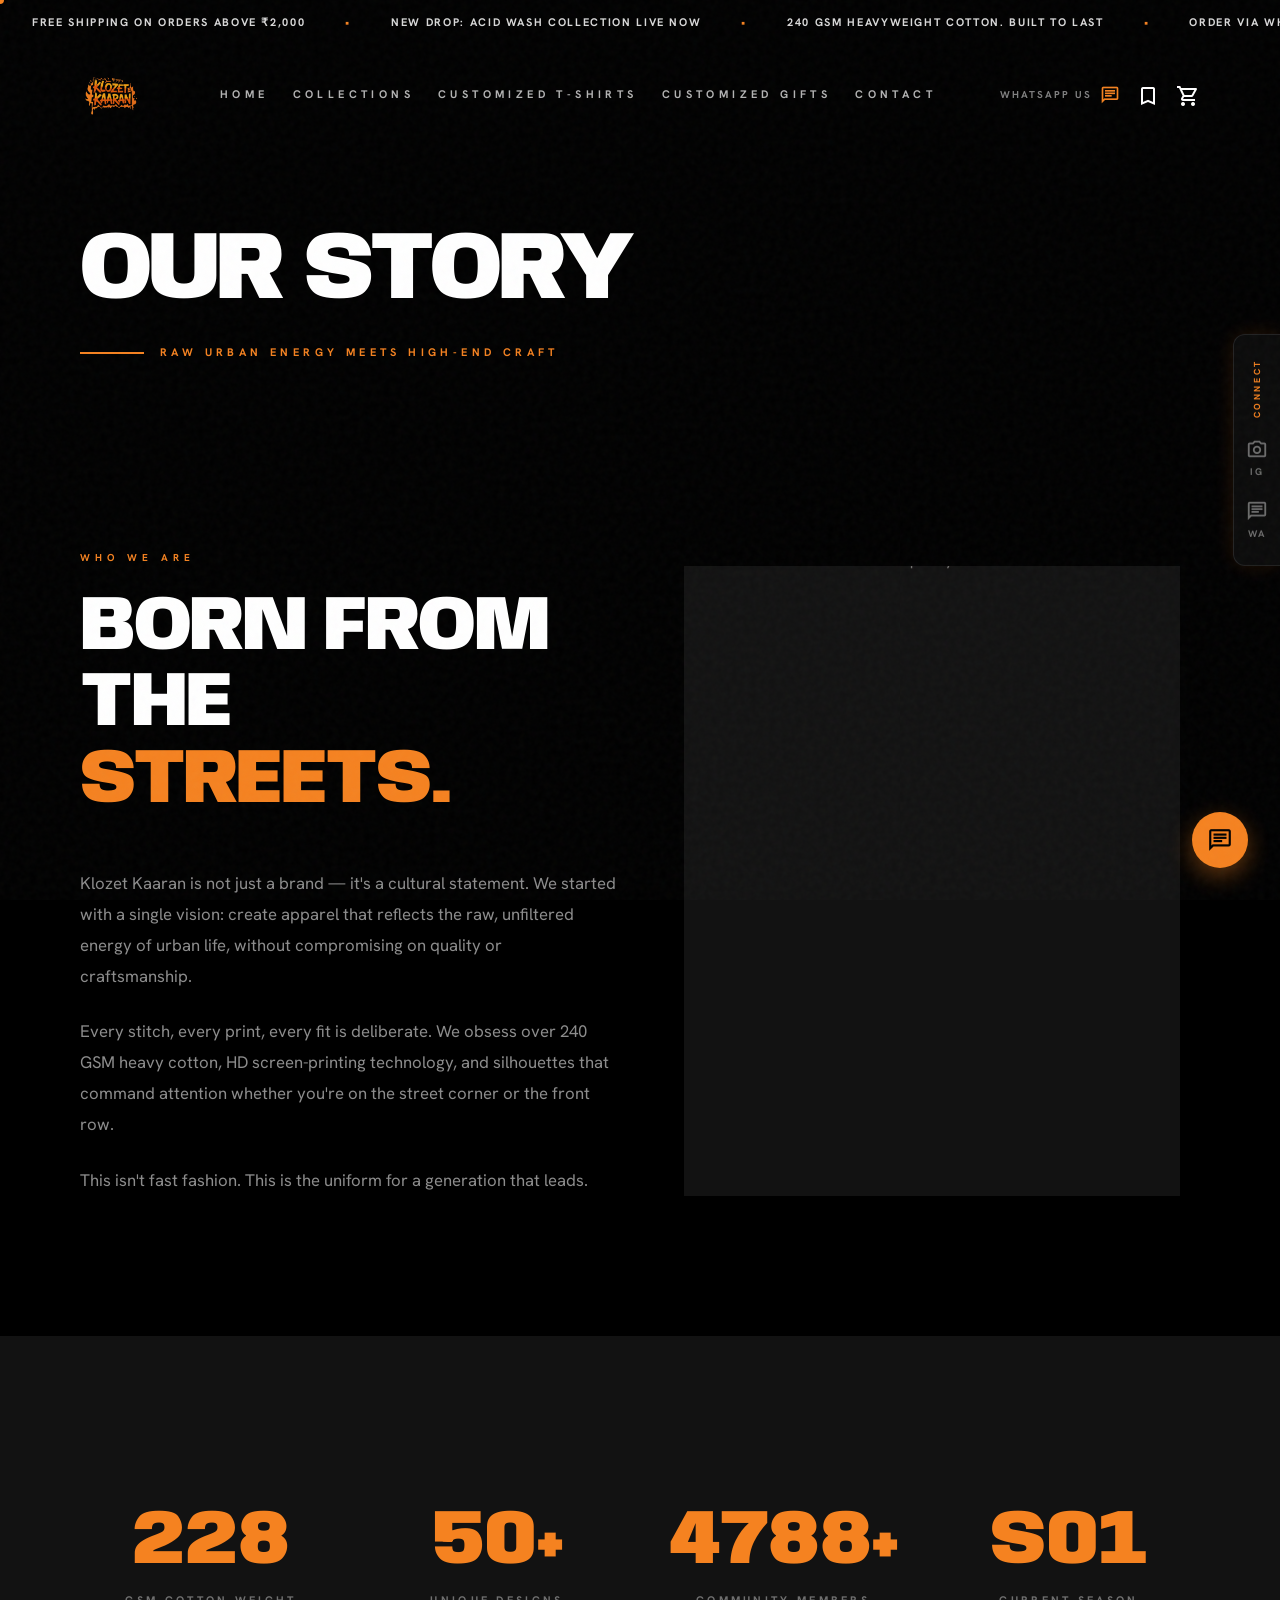
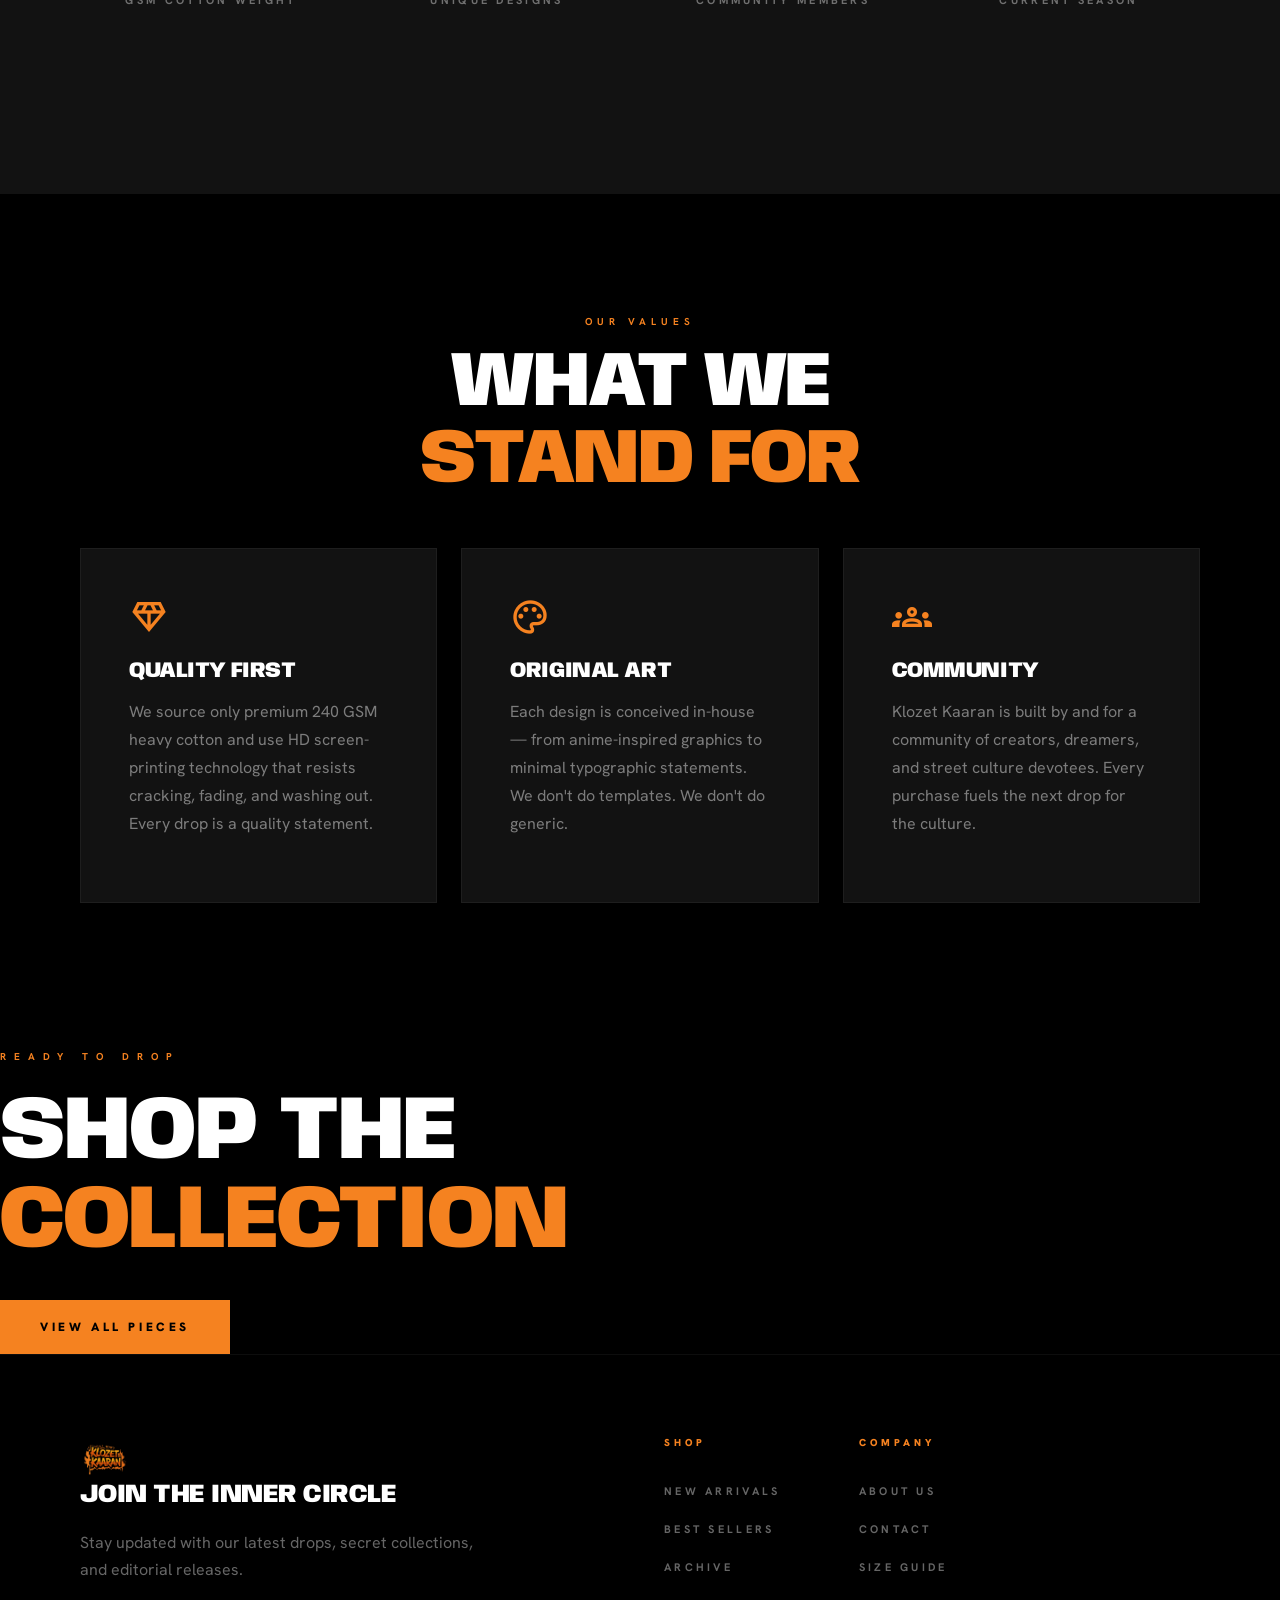
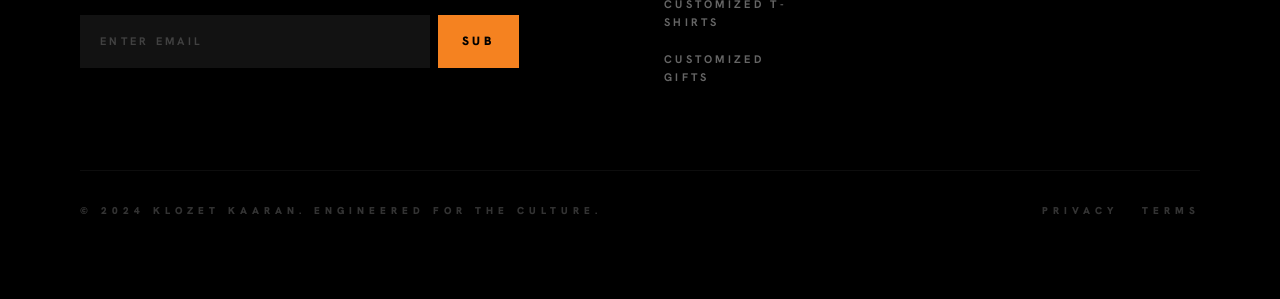
==== commit 9f6c2fe5: "custom pages added" ====
--- a/about.html
+++ b/about.html
@@ -38,7 +38,7 @@
   <nav id="main-nav" class="navbar navbar-expand-lg scrolled" aria-label="Main navigation">
     <div class="container-fluid d-flex align-items-center justify-content-between" style="padding:0;">
       <a class="navbar-brand" href="index.html">
-        <img src="assets/images/KKlogo.png" alt="KLOZET KAARAN" style="height:48px; width:auto; filter:brand;">
+        <img src="assets/images/KKlogo.png" alt="KLOZET KAARAN" style="height:60px; width:auto; filter:brand;">
       </a>
       <button class="navbar-toggler d-lg-none" type="button" data-bs-toggle="collapse" data-bs-target="#navbarCollapse" aria-controls="navbarCollapse" aria-expanded="false" aria-label="Toggle navigation">
         <span class="material-symbols-outlined" style="color:#fff;font-size:28px;">menu</span>
@@ -47,7 +47,8 @@
         <ul class="navbar-nav mx-auto gap-lg-4" id="navbarNav">
           <li class="nav-item"><a class="nav-link" href="index.html">Home</a></li>
           <li class="nav-item"><a class="nav-link" href="services.html">Collections</a></li>
-          <li class="nav-item"><a class="nav-link active" href="about.html" style="color:#fff!important;">About</a></li>
+          <li class="nav-item"><a class="nav-link" href="bulk-order.html">Customized T-Shirts</a></li>
+          <li class="nav-item"><a class="nav-link" href="customized-gifts.html">Customized Gifts</a></li>
           <li class="nav-item"><a class="nav-link" href="contact.html">Contact</a></li>
         </ul>
       </div>
@@ -216,6 +217,8 @@
           <a href="services.html">New Arrivals</a>
           <a href="services.html">Best Sellers</a>
           <a href="services.html">Archive</a>
+          <a href="bulk-order.html">Customized T-Shirts</a>
+          <a href="customized-gifts.html">Customized Gifts</a>
         </nav>
       </div>
       <div class="col-6 col-lg-2">
--- a/assets/css/style.css
+++ b/assets/css/style.css
@@ -759,47 +759,6 @@
 }
 .collection-card-link:hover { gap: 1rem; }
 
-/* ─── Drop Banner ─── */
-.drop-banner {
-  height: 70vh;
-  min-height: 400px;
-  position: relative;
-  overflow: hidden;
-  background: var(--color-background);
-}
-.drop-banner-bg {
-  position: absolute;
-  inset: 0;
-}
-.drop-banner-bg img {
-  width: 100%;
-  height: 100%;
-  object-fit: cover;
-  filter: brightness(0.2);
-  transform: scale(1.1);
-}
-.drop-banner-content {
-  position: absolute;
-  inset: 0;
-  display: flex;
-  flex-direction: column;
-  align-items: center;
-  justify-content: center;
-  text-align: center;
-  padding: 1.5rem;
-}
-.drop-title {
-  font-family: var(--font-headline);
-  font-size: clamp(80px, 15vw, 160px);
-  font-weight: 900;
-  text-transform: uppercase;
-  -webkit-text-stroke: 1px rgba(255,255,255,0.2);
-  color: transparent;
-  line-height: 1;
-  letter-spacing: 0.1em;
-  margin-bottom: 2rem;
-}
-
 /* ─── Product Cards (Best Sellers Slider) ─── */
 .product-slider {
   overflow-x: auto;
@@ -816,13 +775,13 @@
 }
 .product-slider::-webkit-scrollbar { display: none; }
 
-.product-card {
+.product-slider .product-card {
   min-width: 340px;
   flex-shrink: 0;
   scroll-snap-align: start;
 }
 @media (min-width: 768px) {
-  .product-card { min-width: 420px; }
+  .product-slider .product-card { min-width: 420px; }
 }
 
 .product-card-image {
@@ -853,6 +812,15 @@
 }
 .product-card:hover .product-card-hover-btn { opacity: 1; }
 
+/* Touch devices don't have real :hover — on iOS Safari especially,
+   tapping a card can make :hover styles "stick" after the tap,
+   leaving this dark overlay visibly stuck over the product photo.
+   Hiding it outright on non-hover-capable devices keeps the image
+   clean; the whole card is still a normal tappable link regardless. */
+@media (hover: none) {
+  .product-card-hover-btn { display: none; }
+}
+
 .product-badge {
   position: absolute;
   top: 1.5rem;
@@ -959,11 +927,10 @@
   width: 100%;
   height: 100%;
   object-fit: cover;
-  filter: grayscale(1);
-  transition: filter 0.5s ease, transform 0.5s ease;
-}
-.insta-cell:hover img {
-  filter: grayscale(0);
+  transition: transform 0.5s ease;
+}
+.insta-cell:hover img,
+.insta-cell:active img {
   transform: scale(1.1);
 }
 
@@ -1194,6 +1161,62 @@
 .form-input::placeholder { color: rgba(255,255,255,0.2); }
 .form-input:focus { border-bottom-color: var(--color-primary); }
 .form-input:focus + .form-field-label { color: var(--color-primary); }
+
+/* Select elements reuse .form-input but need their own arrow/appearance
+   reset so they don't fall back to the browser's default select chrome,
+   which would clash with the rest of the form's minimal underline style. */
+select.form-input {
+  appearance: none;
+  -webkit-appearance: none;
+  background-image: url("data:image/svg+xml,%3Csvg xmlns='http://www.w3.org/2000/svg' width='12' height='8' viewBox='0 0 12 8'%3E%3Cpath d='M1 1l5 5 5-5' stroke='%23f58220' stroke-width='1.5' fill='none' fill-rule='evenodd'/%3E%3C/svg%3E");
+  background-repeat: no-repeat;
+  background-position: right 4px center;
+  padding-right: 24px;
+  cursor: pointer;
+}
+select.form-input option {
+  background: var(--color-surface);
+  color: #fff;
+}
+
+/* Numbered section titles inside multi-question forms (Gifts/Bulk Order) */
+.form-section-title {
+  font-family: var(--font-headline);
+  font-weight: 800;
+  font-size: 0.85rem;
+  letter-spacing: 0.05em;
+  text-transform: uppercase;
+  color: #fff;
+  margin: 2rem 0 1rem;
+}
+.form-field-group:first-of-type,
+form > .form-section-title:first-child {
+  margin-top: 0;
+}
+.form-optional-tag {
+  font-size: 9px;
+  font-weight: 700;
+  letter-spacing: 0.1em;
+  text-transform: uppercase;
+  color: rgba(255,255,255,0.35);
+  margin-left: 0.5rem;
+}
+.form-note {
+  font-size: 0.85rem;
+  color: rgba(255,255,255,0.45);
+  line-height: 1.6;
+  background: rgba(245,130,32,0.06);
+  border-left: 2px solid var(--color-primary);
+  padding: 0.85rem 1rem;
+  margin: 0 0 1.5rem;
+}
+.form-footnote {
+  font-size: 0.8rem;
+  color: rgba(255,255,255,0.4);
+  text-align: center;
+  margin: 1.25rem 0 0;
+  line-height: 1.6;
+}
 
 /* ─── Blog cards ─── */
 .blog-card {
@@ -1951,6 +1974,21 @@
     opacity: 1 !important;
   }
   .hero-orbit-card { height: 220px; }
+
+  /* Auto-advancing carousel + glow pulse — gives the mobile hero some
+     of the "always moving" feel the desktop orbit has, without trying
+     to recreate true 3D rotation on a narrow screen. JS toggles
+     .is-active on whichever card is currently centered. */
+  .hero-orbit-item.is-active .hero-orbit-card {
+    animation: kk-orbit-pulse 2.2s ease-in-out infinite;
+  }
+  @keyframes kk-orbit-pulse {
+    0%, 100% { box-shadow: 0 0 0 rgba(245,130,32,0); }
+    50%      { box-shadow: 0 0 28px 4px var(--deck-glow, rgba(245,130,32,0.45)); }
+  }
+  @media (prefers-reduced-motion: reduce) {
+    .hero-orbit-item.is-active .hero-orbit-card { animation: none; }
+  }
 }
 
 /* ================================================
@@ -2097,3 +2135,209 @@
   .kk-dash-grid { grid-template-columns: 1fr; }
   .kk-dash-values { grid-template-columns: 1fr 1fr; }
 }
+
+/* ================================================
+   CHAPTER SECTIONS — new content appended at the very
+   bottom of the homepage, below the existing Instagram
+   grid. Nothing above this point was modified — these
+   are pure additions, ported from the React "Street
+   Archive" concept into vanilla HTML/CSS/JS, using real
+   catalog products throughout.
+================================================ */
+.kk-chapter-num {
+  font-size: 11px;
+  font-weight: 800;
+  letter-spacing: 0.25em;
+  text-transform: uppercase;
+  color: var(--color-primary);
+  margin-bottom: 0.4rem;
+}
+.kk-chapter-title {
+  font-family: var(--font-headline);
+  font-weight: 900;
+  font-size: clamp(1.8rem, 4vw, 3rem);
+  text-transform: uppercase;
+  color: #fff;
+  margin: 0;
+}
+
+/* ── Chapter 00: New Drop runway (horizontal scroll-snap) ── */
+.kk-runway {
+  display: flex;
+  gap: 1.5rem;
+  overflow-x: auto;
+  scroll-snap-type: x mandatory;
+  padding: 0 var(--margin-desktop) 2rem;
+  scrollbar-width: none;
+}
+.kk-runway::-webkit-scrollbar { display: none; }
+.kk-runway-card {
+  position: relative;
+  flex: 0 0 min(72vw, 340px);
+  height: 62vh;
+  min-height: 380px;
+  scroll-snap-align: start;
+  border-radius: 6px;
+  overflow: hidden;
+  background: var(--color-surface);
+}
+.kk-runway-card img {
+  width: 100%; height: 100%; object-fit: cover;
+  transition: transform 0.6s ease;
+}
+.kk-runway-card:hover img { transform: scale(1.05); }
+.kk-runway-info {
+  position: absolute; inset-inline: 0; bottom: 0;
+  padding: 1.25rem;
+  background: linear-gradient(180deg, transparent 0%, rgba(0,0,0,0.9) 80%);
+}
+.kk-runway-drop {
+  font-size: 10px; font-weight: 700; letter-spacing: 0.15em;
+  text-transform: uppercase; color: rgba(255,255,255,0.5); margin: 0 0 2px;
+}
+.kk-runway-title {
+  font-family: var(--font-headline); font-weight: 800; font-size: 1.15rem;
+  color: #fff; margin: 0; text-transform: uppercase;
+}
+
+/* ── Chapter 01: Field Notes (asymmetric grid) ── */
+.kk-field-grid {
+  display: grid;
+  grid-template-columns: repeat(2, 1fr);
+  gap: 1.5rem;
+}
+@media (min-width: 768px) {
+  .kk-field-grid { grid-template-columns: repeat(4, 1fr); }
+  .kk-field-offset-1 { margin-top: 4rem; }
+  .kk-field-offset-2 { margin-top: 1.5rem; }
+  .kk-field-offset-3 { margin-top: 6rem; }
+}
+.kk-field-media {
+  position: relative;
+  aspect-ratio: 3/4;
+  border-radius: 4px;
+  overflow: hidden;
+  background: var(--color-surface);
+}
+.kk-field-media img { width: 100%; height: 100%; object-fit: cover; transition: transform 0.5s ease; }
+.kk-field-item:hover .kk-field-media img { transform: scale(1.05); }
+.kk-field-add {
+  position: absolute; inset-inline: 0; bottom: 0;
+  width: 100%; height: auto;
+  border-radius: 0;
+  background: #fff; color: #000;
+  border: none;
+  padding: 0.6rem 0;
+  font-size: 10px; font-weight: 900; text-transform: uppercase; letter-spacing: 0.1em;
+  transform: translateY(100%);
+  transition: transform 0.3s ease;
+  cursor: pointer;
+  display: block;
+  z-index: 5;
+}
+.kk-field-item:hover .kk-field-add { transform: translateY(0); }
+.kk-field-index {
+  font-size: 10px; font-weight: 700; text-transform: uppercase;
+  color: rgba(255,255,255,0.4); margin: 0.75rem 0 0.15rem;
+}
+.kk-field-name {
+  font-family: var(--font-headline); font-weight: 800; font-size: 0.9rem;
+  color: #fff; text-transform: uppercase; margin: 0;
+}
+.kk-field-price { font-size: 0.8rem; color: var(--color-primary); font-weight: 800; margin: 0; }
+
+/* ── Chapter 02: Color Drop (swipeable strip) ── */
+.kk-colordrop-track {
+  display: flex;
+  gap: 1rem;
+  overflow-x: auto;
+  scroll-snap-type: x mandatory;
+  padding: 0 var(--margin-desktop) 1rem;
+  scrollbar-width: none;
+}
+.kk-colordrop-track::-webkit-scrollbar { display: none; }
+.kk-colordrop-card {
+  position: relative;
+  flex: 0 0 min(85vw, 460px);
+  height: 65vh;
+  min-height: 420px;
+  scroll-snap-align: center;
+  border-radius: 6px;
+  overflow: hidden;
+  background: var(--color-surface);
+  transition: transform 0.3s ease;
+}
+.kk-colordrop-card:hover { transform: scale(1.01); }
+.kk-colordrop-card img { position: absolute; inset: 0; width: 100%; height: 100%; object-fit: cover; }
+.kk-colordrop-tint { position: absolute; inset: 0; }
+.kk-colordrop-shade { position: absolute; inset: 0; background: linear-gradient(0deg, rgba(0,0,0,0.85) 0%, transparent 45%); }
+.kk-colordrop-name {
+  position: absolute; left: 1rem; bottom: -6px;
+  font-family: var(--font-headline); font-weight: 900;
+  font-size: clamp(2.2rem, 9vw, 3.6rem);
+  line-height: 1;
+  color: rgba(255,255,255,0.95);
+  mix-blend-mode: overlay;
+  pointer-events: none;
+  margin: 0;
+  text-transform: uppercase;
+}
+.kk-colordrop-bottom {
+  position: absolute; right: 1.25rem; bottom: 1.25rem;
+  display: flex; align-items: center; gap: 0.75rem;
+  z-index: 2;
+}
+.kk-colordrop-bottom span { color: #fff; font-weight: 800; font-size: 0.9rem; }
+.kk-colordrop-arrow {
+  background: none; border: 1px solid rgba(255,255,255,0.2); border-radius: 50%;
+  width: 40px; height: 40px; color: #fff; cursor: pointer;
+  transition: border-color 0.2s ease;
+}
+.kk-colordrop-arrow:hover { border-color: #fff; }
+
+/* ── Chapters 03–05: collection moodboards (irregular tiles) ── */
+.kk-mood-grid {
+  display: grid;
+  grid-template-columns: repeat(2, 1fr);
+  grid-auto-rows: 180px;
+  gap: 1rem;
+}
+@media (min-width: 768px) {
+  .kk-mood-grid { grid-template-columns: repeat(4, 1fr); grid-auto-rows: 220px; }
+}
+.kk-mood-big  { grid-column: span 2; grid-row: span 2; }
+.kk-mood-small { grid-column: span 1; grid-row: span 1; }
+.kk-mood-tall { grid-column: span 1; grid-row: span 2; }
+.kk-mood-wide { grid-column: span 2; grid-row: span 1; }
+.kk-mood-tile {
+  position: relative;
+  overflow: hidden;
+  border-radius: 4px;
+  background: var(--color-surface);
+}
+.kk-mood-tile img { width: 100%; height: 100%; object-fit: cover; transition: transform 0.4s ease; }
+.kk-mood-tile:hover img { transform: scale(1.06); }
+.kk-mood-info {
+  position: absolute; inset-inline: 0; bottom: 0;
+  padding: 0.85rem;
+  background: linear-gradient(180deg, transparent 0%, rgba(0,0,0,0.85) 85%);
+}
+.kk-mood-name {
+  font-family: var(--font-headline); font-weight: 800; font-size: 0.85rem;
+  color: #fff; margin: 0; text-transform: uppercase;
+}
+.kk-mood-tile .kk-bookmark,
+.kk-mood-tile .kk-quick-add {
+  opacity: 0;
+  transition: opacity 0.25s ease;
+}
+.kk-mood-tile:hover .kk-bookmark,
+.kk-mood-tile:hover .kk-quick-add {
+  opacity: 1;
+}
+@media (hover: none) {
+  .kk-mood-tile .kk-bookmark,
+  .kk-mood-tile .kk-quick-add {
+    opacity: 1;
+  }
+}
--- a/assets/css/responsive.css
+++ b/assets/css/responsive.css
@@ -11,6 +11,14 @@
     --section-gap:    80px;
   }
 
+  /* Mobile-only: hide a text-heavy, low-product-density section to
+     shorten the scroll distance before reaching real products.
+     Desktop keeps it exactly as it was — this is a display:none
+     override, not a content change, so nothing here touches desktop. */
+  #identitySelects {
+    display: none;
+  }
+
   /* Navigation */
   #main-nav {
     padding: 1rem var(--margin-mobile);
@@ -20,7 +28,7 @@
   }
 
   /* Hero */
-  .hero-section { height: auto; min-height: 100svh; }
+  .hero-section { height: auto; min-height: 100svh; flex-direction: column; align-items: flex-start; padding-top: 170px; }
   .hero-headline { font-size: clamp(48px, 12vw, 80px); }
   .hero-image-wrap {
     width: 100%;
@@ -79,11 +87,6 @@
     padding-right: var(--margin-mobile);
   }
 
-  /* Drop banner title */
-  .drop-title {
-    font-size: clamp(60px, 15vw, 120px);
-  }
-
   /* Collection card content */
   .collection-card-content { left: 1.5rem; bottom: 1.5rem; }
 
@@ -127,17 +130,18 @@
   /* Blog grid single col */
   .blog-grid-col { flex: 0 0 100%; max-width: 100%; }
 
-  /* Drop banner */
-  .drop-banner { height: 60vh; }
-  .drop-title { font-size: clamp(50px, 20vw, 90px); letter-spacing: 0.05em; }
   .btn-kk-primary { padding: 1rem 2rem; }
 
-  /* Page header */
-  .page-header { padding-top: calc(56px + 2rem); }
+  /* Page header — was calculated before the marquee bar existed;
+     170px matches the real measured nav+marquee height on mobile
+     with a small buffer, rather than an under-estimated guess. */
+  .page-header { padding-top: 170px; }
   .page-header-title { font-size: clamp(40px, 12vw, 60px); }
 
-  /* Slider product card min-width */
-  .product-card { min-width: 280px; }
+  /* Slider product card min-width (scoped to the slider only —
+     an unscoped version here would re-break the Collections page
+     2-column grid the same way the desktop rule did). */
+  .product-slider .product-card { min-width: 280px; }
 
   /* Contact */
   .contact-highlight { padding: 1.25rem 1.5rem; }
@@ -150,16 +154,25 @@
 /* ─── Small phones (< 400px) ─── */
 @media (max-width: 399.98px) {
   .hero-headline { font-size: 40px; }
-  .drop-title { font-size: 52px; }
   .page-header-title { font-size: 38px; }
   .insta-grid { grid-template-columns: repeat(2, 1fr); }
+}
+
+/* Instagram section header — "@KLOZETKAARAN" + "FOLLOW THE VIBE"
+   were squeezing into one row on narrow screens; stack them instead. */
+@media (max-width: 767.98px) {
+  .kk-insta-header {
+    flex-direction: column;
+    align-items: flex-start !important;
+    gap: 0.75rem;
+  }
 }
 
 /* ─── Wide desktop (>= 1400px) ─── */
 @media (min-width: 1400px) {
   .hero-headline { font-size: 110px; }
   .section-headline { font-size: 90px; }
-  .product-card { min-width: 460px; }
+  .product-slider .product-card { min-width: 460px; }
   .insta-grid { grid-template-columns: repeat(6, 1fr); }
 }
 
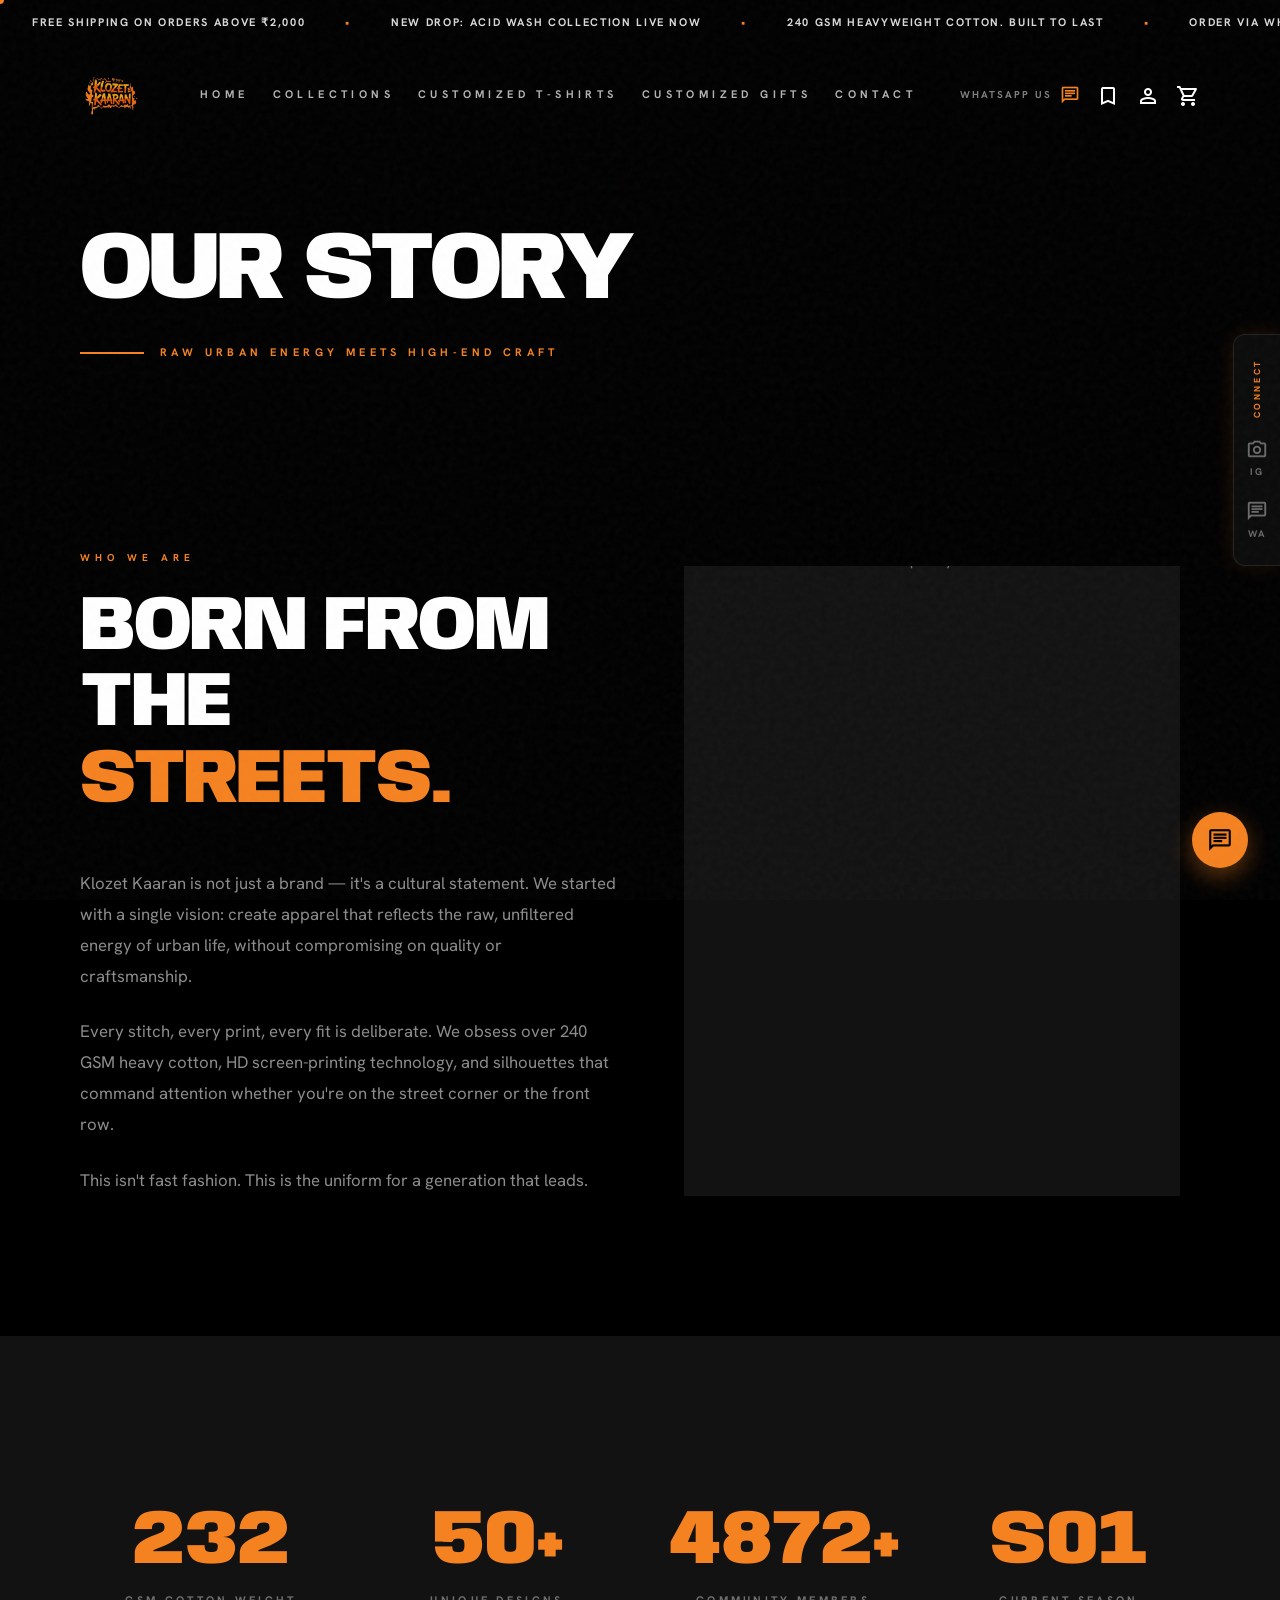
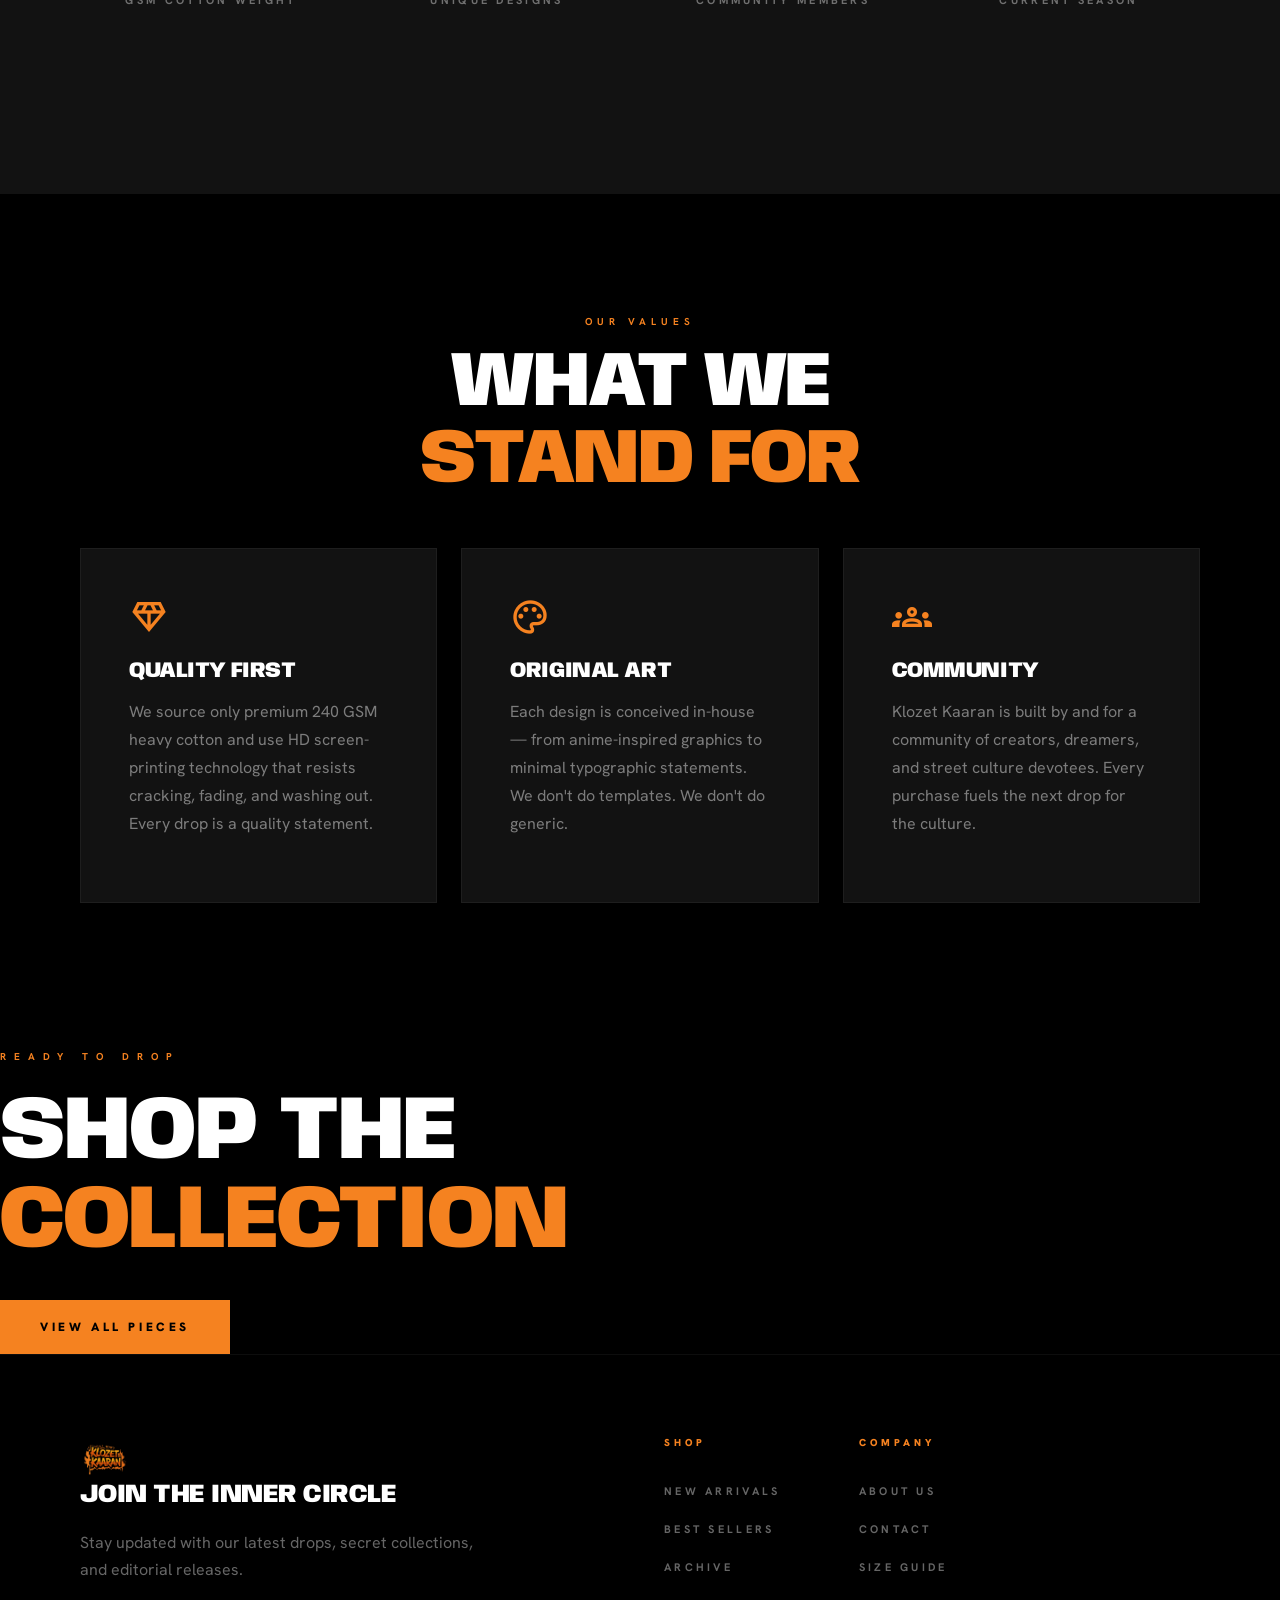
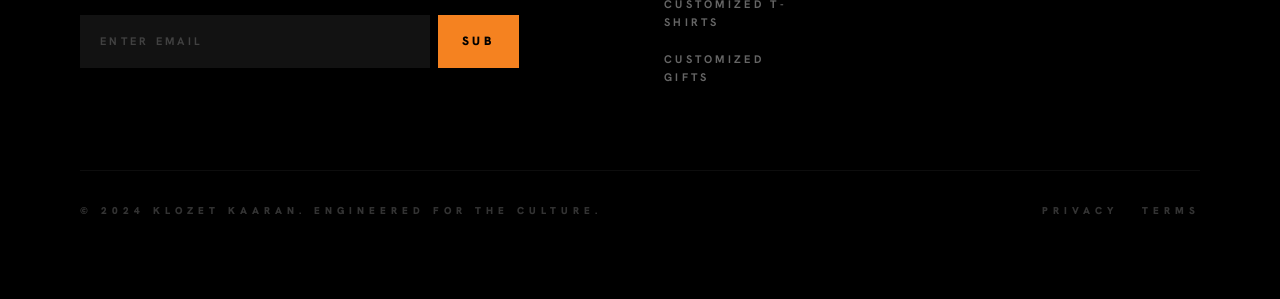
==== commit 829a42ab: "Adding login feature small nav bar changes" ====
--- a/about.html
+++ b/about.html
@@ -246,6 +246,7 @@
   <script src="https://cdn.jsdelivr.net/npm/bootstrap@5.3.3/dist/js/bootstrap.bundle.min.js"></script>
   <script src="assets/js/products-data.js"></script>
   <script src="assets/js/cart.js"></script>
+  <script src="assets/js/auth.js"></script>
   <script src="assets/js/main.js"></script>
   <script src="assets/js/gsap.js"></script>
 
--- a/assets/css/style.css
+++ b/assets/css/style.css
@@ -131,14 +131,12 @@
   padding: 1.5rem var(--margin-desktop);
   transition: all 0.4s ease-in-out;
   
-  /* Solid black bar spanning edge-to-edge at the very top */
-  background: #000000 !important;
-  background-color: #000000 !important;
+  /* Completely transparent background */
+  background: transparent !important;
+  background-color: transparent !important;
   
-  /* No border here — the marquee bar directly above already
-     provides a clean edge; a second faint line right underneath it
-     just reads as clutter rather than a deliberate one. */
-  box-shadow: 0 4px 20px rgba(0, 0, 0, 0.3);
+  /* Removed drop shadow so there is no dark edge visible */
+  box-shadow: none !important;
   
   display: flex;
   align-items: center;
@@ -2341,3 +2339,16 @@
     opacity: 1;
   }
 }
+
+/* FORCE COMPLETE TRANSPARENCY & REMOVE BLUR */
+#main-nav,
+#main-nav *,
+.navbar,
+.header {
+  background: transparent !important;
+  background-color: transparent !important;
+  backdrop-filter: none !important;
+  -webkit-backdrop-filter: none !important;
+  box-shadow: none !important;
+  filter: none !important;
+}
